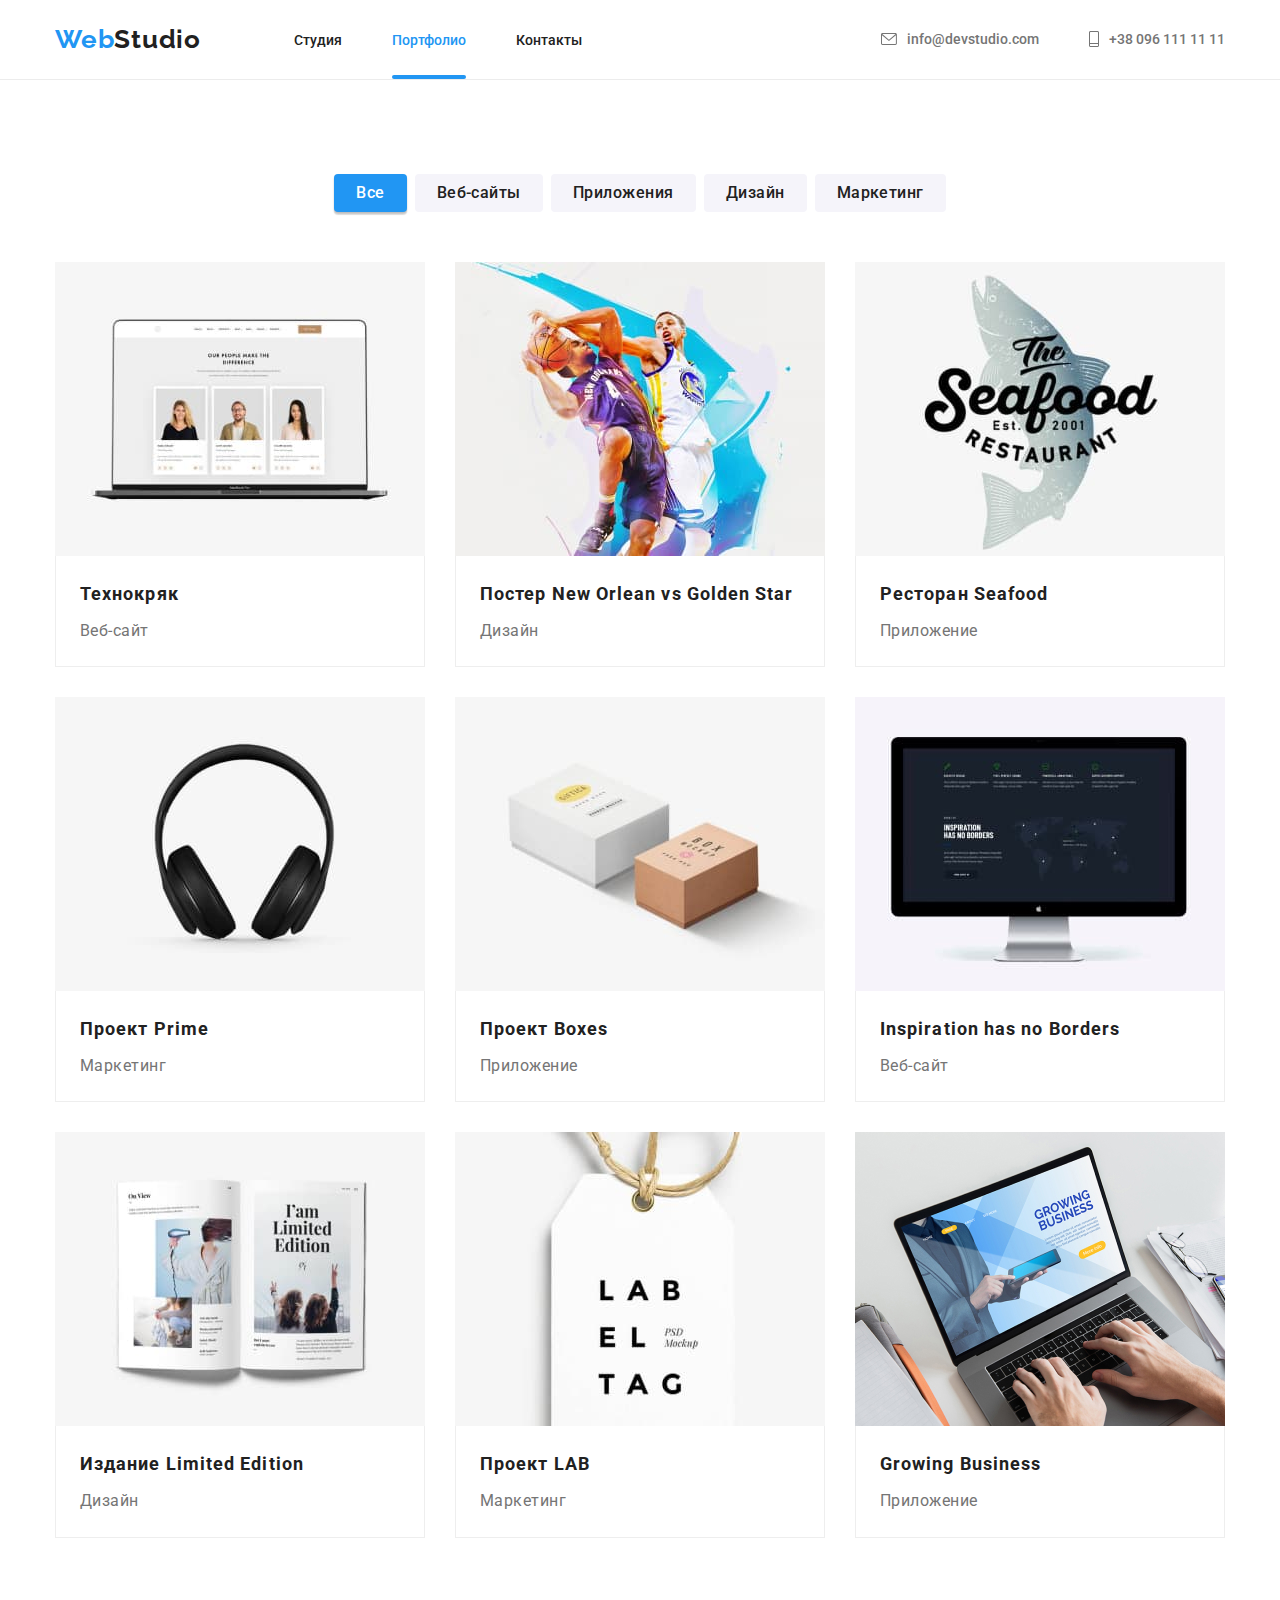
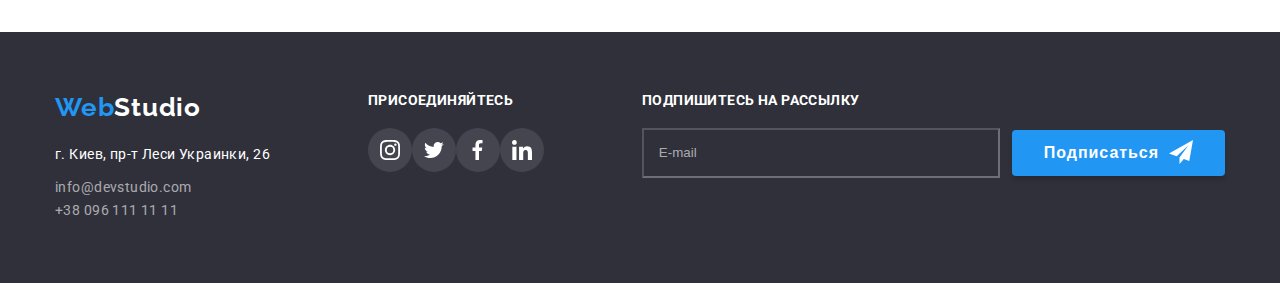
==== portfolio.html @ 30136072 "Начинает переименование стилей по БЭМу" ====
<!DOCTYPE html>
<html lang="ru">
<head>
    <meta charset="UTF-8">
    <meta http-equiv="X-UA-Compatible" content="IE=edge">
    <meta name="viewport" content="width=device-width, initial-scale=1.0">
    <title>Document</title>
    <link rel="preconnect" href="https://fonts.googleapis.com">
    <link rel="preconnect" href="https://fonts.googleapis.com">
    <link rel="preconnect" href="https://fonts.gstatic.com" crossorigin>
    <link href="https://fonts.googleapis.com/css2?family=Raleway:wght@700&family=Roboto:wght@400;500;700&display=swap" rel="stylesheet">
    <link rel="stylesheet" href="https://cdnjs.cloudflare.com/ajax/libs/modern-normalize/1.1.0/modern-normalize.min.css" integrity="sha512-wpPYUAdjBVSE4KJnH1VR1HeZfpl1ub8YT/NKx4PuQ5NmX2tKuGu6U/JRp5y+Y8XG2tV+wKQpNHVUX03MfMFn9Q==" crossorigin="anonymous" referrerpolicy="no-referrer" />
    <link rel="stylesheet" href="./css/reset.css">
    <link rel="stylesheet" href="./css/style.css">
</head>
<body>
    <header class="header">
        <div class="container header-container">
            <nav class="site-nav">
                <a href="./index.html" class="logo">Web<span>Studio</span> </a>
                    <ul class="site-nav__links">
                        <li class="site-nav__item"><a class="nav-links-link" href="./index.html" >Студия</a></li>
                        <li class="site-nav__item"><a class="nav-links-link current" href="./portfolio.html">Портфолио</a></li>
                        <li class="site-nav__item"><a class="nav-links-link" href="#">Контакты</a></li>
                    </ul>
            </nav>
            <ul class="contacts">
               <li class="contacts__item"><a class="contacts__link" href="mailto:info@devstudio.com">
                <svg class="icon--mail" width="16" height="12">
                    <use href="./images/sprite.svg#icon-envelopehover"></use>
                </svg>   
                    info@devstudio.com</a></li>
                <li class="contacts__item"><a class="contacts__link" href="tel:+380961111111">
                    <svg class="icon--tel" width="10" height="16">
                        <use href="./images/sprite.svg#icon-vector"></use>
                    </svg>
                    +38 096 111 11 11</a></li>
            </ul>
        </div>
    </header>
    <main>
        <section class="section">
            <div class="container">
            <h1 hidden>Наши проекты</h1>
                <ul class="button-list">
                    <li class="button-item">
                        <button type="button" class="button all">Все</button>
                    </li>
                    <li class="button-item">
                        <button type="button" class="button">Веб-сайты</button>
                    </li>
                    <li class="button-item">
                        <button type="button" class="button">Приложения</button>
                    </li>
                    <li class="button-item">
                        <button type="button" class="button">Дизайн</button>
                    </li>
                    <li class="button-item">
                        <button type="button" class="button">Маркетинг</button>
                    </li>
                </ul>
                <ul class="cards-container">
                    <li class="cards-block">
                        <div class="cards-block-wrapper">
                            <img src="./images/portfolio-img.jpg" alt="вид сайта на ноуте" width="370" height="294">
                            <p class="overlay">Ресурс предлагает комплексные предложения с разным уровнем функционала и сервисов. Все это позволит посетителю получить исчерпывающие сведения о компании или частном лице.</p>
                        </div>
                        <div class="cards-text">
                            <h2 class="cards">Технокряк</h2>
                            <p class="cards-type">Веб-сайт</p>
                        </div>
                    </li>
                    <li class="cards-block">
                        <div class="cards-block-wrapper">
                            <img src="./images/portfolio-img1.jpg" alt="баскетбол" width="370" height="294">
                            <p class="overlay">Ресурс предлагает комплексные предложения с разным уровнем функционала и сервисов. Все это позволит посетителю получить исчерпывающие сведения о компании или частном лице.</p>
                        </div>
                        <div class="cards-text">
                            <h2 class="cards">Постер New Orlean vs Golden Star</h2> 
                            <p class="cards-type">Дизайн</p>
                        </div>
                    </li>
                    <li class="cards-block">
                        <div class="cards-block-wrapper">
                            <img src="./images/portfolio-img2.jpg" alt="логотип" width="370" height="294">
                            <p class="overlay">Ресурс предлагает комплексные предложения с разным уровнем функционала и сервисов. Все это позволит посетителю получить исчерпывающие сведения о компании или частном лице.</p>
                        </div>
                        <div class="cards-text">
                            <h2 class="cards">Ресторан Seafood</h2> 
                            <p class="cards-type">Приложение</p>
                        </div>
                    </li>
                    <li class="cards-block">
                        <div class="cards-block-wrapper">
                            <img src="./images/portfolio-img3.jpg" alt="наушники" width="370" height="294">
                            <p class="overlay">Ресурс предлагает комплексные предложения с разным уровнем функционала и сервисов. Все это позволит посетителю получить исчерпывающие сведения о компании или частном лице.</p>
                        </div>
                        <div class="cards-text">
                            <h2 class="cards">Проект Prime</h2> 
                            <p class="cards-type">Маркетинг</p>
                        </div>
                    </li>
                    <li class="cards-block">
                        <div class="cards-block-wrapper">
                            <img src="./images/portfolio-img4.jpg" alt="коробки" width="370" height="294">
                            <p class="overlay">Ресурс предлагает комплексные предложения с разным уровнем функционала и сервисов. Все это позволит посетителю получить исчерпывающие сведения о компании или частном лице.</p>
                        </div>
                        <div class="cards-text">
                            <h2 class="cards">Проект Boxes</h2> 
                            <p class="cards-type">Приложение</p>
                        </div>
                    </li>
                    <li class="cards-block">
                        <div class="cards-block-wrapper">
                            <img src="./images/portfolio-img5.jpg" alt="монитор" width="370" height="294">
                            <p class="overlay">Ресурс предлагает комплексные предложения с разным уровнем функционала и сервисов. Все это позволит посетителю получить исчерпывающие сведения о компании или частном лице.</p>
                        </div>
                        <div class="cards-text">
                            <h2 class="cards">Inspiration has no Borders</h2>
                            <p class="cards-type">Веб-сайт</p>
                        </div>
                    </li>
                    <li class="cards-block">
                        <div class="cards-block-wrapper">
                            <img src="./images/portfolio-img6.jpg" alt="книга" width="370" height="294">
                            <p class="overlay">Ресурс предлагает комплексные предложения с разным уровнем функционала и сервисов. Все это позволит посетителю получить исчерпывающие сведения о компании или частном лице.</p>
                        </div>
                        <div class="cards-text">
                            <h2 class="cards">Издание Limited Edition</h2> 
                            <p class="cards-type">Дизайн</p>
                        </div>
                    </li>
                    <li class="cards-block">
                        <div class="cards-block-wrapper">
                            <img src="./images/portfolio-img7.jpg" alt="буквы" width="370" height="294">
                            <p class="overlay">Ресурс предлагает комплексные предложения с разным уровнем функционала и сервисов. Все это позволит посетителю получить исчерпывающие сведения о компании или частном лице.</p>
                        </div>
                        <div class="cards-text">
                            <h2 class="cards">Проект LAB</h2> 
                            <p class="cards-type">Маркетинг</p>
                        </div>
                    </li>
                    <li class="cards-block">
                        <div class="cards-block-wrapper">
                            <img src="./images/portfolio-img8.jpg" alt="работа за ноутом" width="370" height="294">
                            <p class="overlay">Ресурс предлагает комплексные предложения с разным уровнем функционала и сервисов. Все это позволит посетителю получить исчерпывающие сведения о компании или частном лице.</p>
                        </div>
                        <div class="cards-text">
                            <h2 class="cards">Growing Business</h2>
                            <p class="cards-type">Приложение</p>
                        </div>
                    </li>
                </ul>
            </div>
        </section>
    </main>
    <footer class="footer">
        <section class="container footer-section">
            <h2 hidden>контакты</h2>
            <div class="footer-container">
                <div class="logo-footer-block">
                    <a href="./index.html" class="logo-footer">Web<span class="logo-studio-footer">Studio</span> </a>
                </div>
            <address>    
                <ul>
                    <li class="footer-list address">г. Киев, пр-т Леси Украинки, 26</li>
                    <li class="footer-list"><a class="contacts-footer" href="mailto:info@devstudio.com">info@devstudio.com</a></li>
                    <li class="footer-list"><a class="contacts-footer" href="tel:+380961111111">+38 096 111 11 11</a></li>
                </ul>
            </address>
            </div>
            <div class="footer-container-social-netwok">
                <p class="footer-social-list-text">присоединяйтесь</p>
                <ul class="social-list">
                    <li class="social-list-item">
                        <a class="footer-social-list-link" href="">
                            <svg class="footer-social-link" width="20" height="20">
                                <use href="./images/sprite.svg#icon-instagram2"></use>
                            </svg>
                        </a>
                    </li>
                    <li class="social-list-item">
                        <a class="footer-social-list-link" href="">
                            <svg class="footer-social-link" width="20" height="20">
                                <use href="./images/sprite.svg#icon-vector5"></use>
                            </svg>
                        </a>
                    </li>
                    <li class="social-list-item">
                        <a class="footer-social-list-link" href="">
                            <svg class="footer-social-link" width="20" height="20">
                                <use href="./images/sprite.svg#icon-vector6"></use>
                            </svg>
                        </a>
                    </li>
                    <li class="social-list-item">
                        <a class="footer-social-list-link" href="">
                            <svg class="footer-social-link" width="20" height="20">
                                <use href="./images/sprite.svg#icon-linkedin1"></use>
                            </svg>
                        </a>
                    </li>
                </ul>
            </div>
            <div class="subscription">
                <form class="subscription-form">
                    <p class="footer-social-list-text">Подпишитесь на рассылку<p>
                    <div class="subscription-form-block">
                        <input name="email" id="email" type="email" class="subscription-form-input" placeholder="E-mail">
                        <label for="email" class="subscription-form-label" hidden>E-mail</label>
                        <button type="submit" class="subscription-btn"><span>Подписаться</span> 
                            <svg class="subscription-btn-icon">
                                <use href="./images/sprite.svg#icon-icon-send"></use>
                            </svg>
                        </button>
                    </div>
                </form>
            </div>
        </section>      
    </footer>

</body>
</html>
---- css/style.css ----
/* variables */
:root {
    --primary-font-family: 'Roboto', sans-serif;
    --secondary-font-family: 'Raleway', sans-serif;
    --primary-color: #212121;
    --secondary-color: #757575;
    --white-color: #fff;
    --accent-color: #2196f3;
    --background-secondary-color: #2F303A;
    --icons-color: #AFB1B8;
}
/* basic settings */
body  {
    font-size: 14px;
    font-weight: 400;
    font-style: normal;
    font-family:var(--primary-font-family);
    color: var(--primary-color);
    background-color: var(--white-color);
}
img {
    display: block;
    max-width: 100%;
    height: auto;
}
.section {
    padding: 94px 0;
}
h1, h2, h3, h4, h5, h6 {
    font-family: var(--primary-font-family)
}
/* header */
.header {
    background-color: var(--white-color);
    border-bottom: 1px solid #ECECEC;
}

.container {
    width: 1200px;
    margin: 0 auto;
    padding: 0 15px;
}
.site-nav,
.contacts,
.site-nav__links,
.header-container {
    display: flex;
}
.site-nav .nav-links-link.current {
color: var(--accent-color);
}
.nav-links-link.current::after {
    content: '';
    display: block;
    width: 100%;
    height: 4px;
    border-radius: 2px;
    background-color: var(--accent-color);
    position: absolute;
    left: 0;
    bottom: 0;
}
.header-container {
    justify-content: space-between;
}
.logo {
font-family:var(--secondary-font-family);
font-weight: bold;
font-size: 26px;
line-height: calc(31 / 26);
letter-spacing: 0.03em;
color: var(--accent-color);
margin-right: 93px;
padding: 24px 0;
}
.logo span {
    color: var(--primary-color);
}
.site-nav__item:not(:last-child) {
    margin-right: 50px;
}
.contacts__item:not(:last-child) {
    margin-right: 50px;
}
.nav-links-link,
.contacts__link {
    padding: 31px 0;
    display: flex;
    align-items: center;
    justify-content: baseline;
    align-self:baseline;
    color: var(--primary-color);
    font-weight: 500;
    position: relative;
    transition: color 250ms cubic-bezier(0.4, 0, 0.2, 1), fill 250ms cubic-bezier(0.4, 0, 0.2, 1);
}
.contacts__link {
    color: var(--secondary-color);
    fill: var(--secondary-color);
}

.site-nav {
    align-items: center;
}
.icon--mail,
.icon--tel {
    margin-right: 10px;
}

.nav-links-link:hover,
.contacts-link:hover,
.nav-links-link:focus,
.contacts-link:focus {
    color: var(--accent-color);
    fill: var(--accent-color);
}
h1 {
    font-weight: 900;
    font-size: 44px;
    line-height: 1,44;
    text-align: center;
    letter-spacing: 0.06em;
    text-transform: uppercase;
    color: var(--white-color);
    margin-bottom: 40px;
}
.hero__h1 {
    width: 696px;
    display: flex;
    justify-content: center;
}
.about-us__label {
    font-weight: 700;
    font-size: 14px;
    line-height: 1.14;
    letter-spacing: 0.03em;
    text-transform: uppercase;
    margin-bottom: 10px;
    width: 270px;
}
.about-us__text {
    font-family: Roboto;
    font-weight: 400;
    font-size: 14px;
    line-height: 1.7;
    letter-spacing: 0.03em;
    color: var(--secondary-color);
    width: 270px;
}
.hero {
    background-color: var(--background-secondary-color);
    display: flex;
    flex-direction: column;
    justify-content: center;
    align-items: center;
    padding: 200px 0;
    background-image: linear-gradient(
            rgba(47, 48, 58, 0.4),
            rgba(47, 48, 58, 0.4) 
        ), 
        url("../images/imghero.jpg");
    background-size:cover;
    margin: 0 auto;
    max-width: 1600px;
}
.about-us {
    display: flex;
}
.about-us-list-indent {
padding-bottom: 0;
}
.about-us__card:not(:last-child) {
    margin-right: 30px;
}
.about-us__block {
    display: block;
    content: "";
    height: 120px;
    background-size: contain;
    background-repeat: no-repeat;
    background-position: center;
    background-color: #F5F4FA;
    display: flex;
    align-items: center;
    justify-content: center;
    margin-bottom: 30px;
}
.team {
    background-color: #F5F4FA;
}
.visible-title {
    font-weight: 700;
    font-size: 36px;
    line-height: 1.67;
    text-align: center;
    letter-spacing: 0.03em;
    margin-bottom: 50px;
}
.team__list {
    display: flex;
    padding-top: 0;
}

.team__card:not(:last-child) {
    margin-right: 30px;
}
.team__card {
    box-shadow: 0px 1px 3px rgba(0, 0, 0, 0.12), 0px 1px 1px rgba(0, 0, 0, 0.14), 0px 2px 1px rgba(0, 0, 0, 0.2);
    border-radius: 0px 0px 4px 4px;
    background-color: var(--white-color);
    box-shadow: 0px 1px 3px rgba(0, 0, 0, 0.12), 0px 1px 1px rgba(0, 0, 0, 0.14), 0px 2px 1px rgba(0, 0, 0, 0.2);
}
.team__block {
    padding-top: 30px;
    padding-bottom: 30px;
    padding-left: 32px;
    padding-right: 30px;
}

.team__name {
    font-weight: 500;
    font-size: 16px;
    line-height: 1.19;
    text-align: center;
    letter-spacing: 0.03em;
    margin-bottom: 10px;
}
.team__text {
    font-weight: 400;
    font-size: 16px;
    line-height: 1.19;
    text-align: center;
    letter-spacing: 0.03em;
    color: var(--secondary-color);
    margin-bottom: 16px;
}
.section-images {
    padding-top: 0;
}
.images {
    display: flex;
}
.images__card {
    position: relative;
}
.images__card:not(:last-child) {
    margin-right: 30px;
}

.images__label {
    position: absolute;
    font-style: var(--primary-font-family);
    font-weight: 700;
    font-size: 14px;
    line-height: 100%;
    letter-spacing: 3%;
    text-align: center;
    vertical-align: top;
    padding: 27px 0px;
    color: #ffffff;
    background-color: rgba(47, 48, 58, 0.8);
    height: 70px;
    width: 100%;
    bottom: 0;
    left: 0;
    text-transform: uppercase;
}




.social-list__link {
    display: flex;
    align-items: center;
    justify-content: center;
    width: 44px;
    height: 44px;
    border-radius: 50%;
    fill: var(--icons-color);
    transition: fill 250ms cubic-bezier(0.4, 0, 0.2, 1), background-color 250ms cubic-bezier(0.4, 0, 0.2, 1);
}
.social-list__link:hover,
.social-list__link:focus {
    fill: var(--white-color);
}
.social-list__link:hover,
.social-list__link:focus {
    background-color: var(--accent-color);
}
.social-list {
    display: flex;
}
.social-list__item:not(:last-child) {
    margin-right: 10px;
}
/*sectoin clients*/
.clients {
    display: flex;
}
.clients-link {
    display: flex;
    align-items: center;
    justify-content: center;
    width: 170px;
    height: 92px;
    fill: #AFB1B8;
    border: 1px solid #AFB1B8;
    box-sizing: border-box;
    border-radius: 4px;
    transition: fill 250ms cubic-bezier(0.4, 0, 0.2, 1);
}
.clients-link-item:not(:last-child) {
    margin-right: 30px;
}
.clients-link:hover,
.clients-link:focus {
    fill: var(--accent-color);
    border: 1px solid #2196F3;
    box-sizing: border-box;
    border-radius: 4px;
}
.footer {
    background-color: var(--background-secondary-color);
    padding: 60px 0;
    margin: 0 auto;
    max-width: 1600px;
}
.footer-section {
    display: flex;
    justify-content: space-between;
}
.footer-container {
    display: flex;
    flex-direction: column;
    align-items: baseline;
    margin-right: 70px;
}
.footer-container-social-network {
    display: flex;
    flex-direction: column;
}
.footer-social-list-link {
    display: flex;
    align-items: center;
    justify-content: center;
    width: 44px;
    height: 44px;
    border-radius: 50%;
    fill: var(--white-color);
    background-color: rgba(255, 255, 255, 0.1);
    transition: background-color 250ms cubic-bezier(0.4, 0, 0.2, 1);
}
.footer-social-list-link:hover,
.footer-social-list-link:focus {
    background-color: var(--accent-color);
}
.footer-social-list-text {
    font-family: 'Roboto';
    font-style: normal;
    font-weight: 700;
    font-size: 14px;
    line-height: 16px;
    letter-spacing: 0.03em;
    text-transform: uppercase;
    color: var(--white-color);
    margin-bottom: 20px; 
}
.logo-footer-block {
    margin-bottom: 20px;
}
.logo-footer {
    font-family: var(--secondary-font-family);
    font-weight: 700;
    font-size: 26px;
    line-height: 1.19;
    letter-spacing: 0.03em;
    color: var(--accent-color);
    font-style: normal;
}
.logo-studio-footer {
    color: var(--white-color);
}
.address {
    font-weight: 400;
    font-style: normal;
    font-size: 14px;
    line-height: 1.7;
    letter-spacing: 0.03em;
    color: var(--white-color);
    margin-bottom: 9px;
}
.contacts-footer {
    font-weight: 400;
    font-size: 14px;
    line-height: 1.7;
    letter-spacing: 0.03em;
    color: rgba(255, 255, 255, 0.6);
    font-style: normal;
}
.footer-list-:not(:last-child) {
    margin-bottom: 9px;
}
/* button */
.button {
    font-family: var(--primary-font-family);
    font-weight: 500;
    font-size: 16px;
    line-height: 1.6;
    text-align: center;
    letter-spacing: 0.03em;
    color: var(--primary-color);
    background-color: #F5F4FA;
    padding: 6px 22px;
    border-radius: 4px;
    transition: color 250ms cubic-bezier(0.4, 0, 0.2, 1), background-color 250ms cubic-bezier(0.4, 0, 0.2, 1), box-shadow 250ms cubic-bezier(0.4, 0, 0.2, 1);
}

.button:hover,
.button:focus {
    color: var(--white-color);
    background-color: var(--accent-color);
    box-shadow: 0px 3px 1px rgba(0, 0, 0, 0.1), 0px 1px 2px rgba(0, 0, 0, 0.08), 0px 2px 2px rgba(0, 0, 0, 0.12);
}
.all {
    color: var(--white-color);
    background-color: var(--accent-color);
    box-shadow: 0px 3px 1px rgba(0, 0, 0, 0.1), 0px 1px 2px rgba(0, 0, 0, 0.08), 0px 2px 2px rgba(0, 0, 0, 0.12);
}
.button-item:not(:last-child) {
    margin-right: 8px;
}
.button-list {
    display: flex;
    margin-bottom: 50px;
    justify-content: center;
}
.primary {
    box-shadow: 0px 4px 4px rgba(0, 0, 0, 0.15);
    border-radius: 4px;
    padding: 10px 32px;
    font-weight: 700;
    font-size: 16px;
    color: var(--white-color);
    background-color: var(--accent-color);
    line-height: 160%;
    letter-spacing: calc(1em / 16.7);
    transition: background-color 250ms cubic-bezier(0.4, 0, 0.2, 1);
}
.primary:hover,
.primary:focus {
    background-color: #188CE8;
}
.button__wrapper {
    display: flex;
    justify-content: center;
}
.cards {
    font-weight: 700;
    font-size: 18px;
    line-height: 2;
    letter-spacing: 0.06em;
    color: var(--primary-color);
    padding-bottom: 4px;
}
.cards-type {
    font-weight: 400;
    font-size: 16px;
    line-height: 1.9;
    letter-spacing: 0.03em;
    color: var(--secondary-color)
}
.cards-text {
    padding: 20px 24px;
    border: 1px solid #EEEEEE;
    border-top: none;
}
.cards-block {
    margin-top: 30px;
    margin-left: 30px;
    transition: box-shadow 250ms cubic-bezier(0.4, 0, 0.2, 1);
}
.cards-block:hover {
    box-shadow: 0px 1px 1px rgba(0, 0, 0, 0.12), 0px 4px 4px rgba(0, 0, 0, 0.06), 1px 4px 6px rgba(0, 0, 0, 0.16);
}
.cards-block:hover .overlay {
    transform: translateY(0%);
}
.cards-block:nth-child(3n+1) {
    margin-left: 0;
}
.cards-block:nth-child(-n+3) {
    margin-top: 0;
}
.cards-block-wrapper {
    display: block;
    position: relative;
    overflow: hidden;
}
.overlay {
    position: absolute;
    font-weight: 400;
    font-size: 18px;
    line-height: 133%;
    letter-spacing: 3%;
    text-align: left;
    vertical-align: top;
    color: #ffffff;
    background-color: rgba(33, 150, 243, 0.9);
    padding: 63px 24px;
    top: 0;
    left: 0;
    height: 100%;
    width: 100%;
    overflow: auto;
    transform: translateY(100%);
    transition: transform 250ms cubic-bezier(0.4, 0, 0.2, 1);
}

.cards-container {
    display: flex;
    flex-direction: row;
    align-items: flex-start;
    flex-wrap: wrap;
}

.backdrop {
    position: fixed;
    top: 0;
    left: 0;
    width: 100vw;
    height: 100vh;
    background-color: rgba(0, 0, 0, 0.2);
    transition: opacity 250ms cubic-bezier(0.4, 0, 0.2, 1), visibility 250ms cubic-bezier(0.4, 0, 0.2, 1);
    opacity: 1;
}

.modal {
    width: 520px;
    height: 580px;
    background-color: rgb(255, 255, 255);
    position: absolute;
    top: 50%;
    left: 50%;
    transform: translate(-50%, -50%);
    border-radius: 4px;
    padding: 40px;
}

.modal-close-btn {
    position: absolute;
    top: 8px;
    right: 8px;
    display: flex;
    justify-content: center;
    align-items: center;
    width: 30px;
    height: 30px;
    border-radius: 50%;
    border: 1px solid rgba(0, 0, 0, 0.1);
    background-color: transparent;
    padding: 0;
    cursor: pointer;
    fill: #000000;
    transition: fill 250ms cubic-bezier(0.4, 0, 0.2, 1);
}

.modal-close-btn:hover,
.modal-close-btn:focus {
    fill: var(--accent-color);
}

.backdrop.is-hidden {
    opacity: 0;
    visibility: hidden;
    pointer-events: none;
}

.modal-title {
    font-size: 20px;
}

.contact-form-field {
    display: block;
    margin-bottom: 20px;
    color: #757575;
    font-size: 12px;
}

.contact-form-input {
    width: 100%;
    height: 40px;
    border: 1px solid rgba(33, 33, 33, 0.2);
    border-radius: 4px;
    padding-left: 42px;
    transition: border-color 250ms cubic-bezier(0.4, 0, 0.2, 1)
}

.contact-form-input:focus {
    outline: none;
    border-color: var(--accent-color);
}

.contact-form-input:focus + .contact-form-icon {
    fill: var(--accent-color);
}

.contact-form-icon {
    display: block;
    width: 18px;
    height: 18px;
    position: absolute;
    top: 50%;
    left: 12px;
    transform: translateY(-50%);
    transition: fill 250ms cubic-bezier(0.4, 0, 0.2, 1);
}

.contact-form-input-wrapper {
    margin-top: 4px;
    position: relative;
    display: block;
}

.contact-form-message {
    width: 100%;
    height: 120px;
    margin-top: 4px;
    padding: 12px 16px;
    resize: none;
    border: 1px solid rgba(33, 33, 33, 0.2);
    border-radius: 4px;
    transition: border-color 250ms cubic-bezier(0.4, 0, 0.2, 1);    
}

.contact-form-checkbox-wrapper {
    margin-bottom: 30px;
    display: flex;
    align-items: center;
    justify-content: center;
}

.contact-form-message:focus {
    outline: none;
    border-color: var(--accent-color);
}

.contact-form-message::placeholder {
    color: rgba(117, 117, 117, 0.5); 
}

.contact-form-checkbox-label {
    font-size: 14px;
    display: flex;
    align-items: center;
}

.contact-form-checkbox-label::before {
    background-image: url('../images/checkbox.svg');
    display: inline-block;
    width: 16px;
    height: 15px;
    content: '';
    cursor: pointer;
    margin-right: 8px;
}

.contact-form-checkbox:checked + .contact-form-checkbox-label::before {
    background-image: url('../images/icon\ check\ \(1\).svg') ;
}

.visually-hidden {
    position: absolute;
    width: 1px;
    height: 1px;
    margin: -1px;
    border: 0;
    padding: 0;
    
    white-space: nowrap;
    clip-path: inset(100%);
    clip: rect(0 0 0 0);
    overflow: hidden;
  }

  .contact-form-checkbox:focus + .contact-form-checkbox-label::before {
      outline: 1px solid rgba(0, 0, 255, 0.5);
  }

  .contact-form-submit-btn {
    display: block;
    margin: 0 auto;  
    box-shadow: 0px 4px 4px rgba(0, 0, 0, 0.15);
    width: 200px;
    height: 50px;
    border-radius: 4px;
    padding: 10px 32px;
    font-family: var(--primary-font-family);
    font-weight: 700;
    font-size: 16px;
    color: var(--white-color);
    background-color: #188CE8;
    ;
    line-height: 160%;
    letter-spacing: calc(1em / 16.7);
  }

  .modal-text {
      display: block;
      font-size: 20px;
      line-height: 100%;
      margin-bottom: 12px;
      white-space: nowrap;
      font-weight: 700;
  }

  .contact-form-checkbox-link {
      color: var(--accent-color);
  }

  .subscription-btn {
    box-shadow: 0px 4px 4px rgba(0, 0, 0, 0.15);
    border-radius: 4px;
    padding: 10px 32px;
    font-weight: 700;
    font-size: 16px;
    color: var(--white-color);
    background-color: var(--accent-color);
    line-height: 160%;
    letter-spacing: calc(1em / 16.7);
    margin-left: 12px;
    display: flex;
  }

  .subscription-form-input {
        width: 358px;
        height: 50px;
        background-color: var(--background-secondary-color);
        border-color: rgba(255, 255, 255, 0.3);
        padding: 16px 15px;
        color: var(--white-color);
  }

  .subscription-form-input::placeholder {
      color: rgba(255, 255, 255, 0.6);
  }

  .subscription-form-input:focus {
    background-color: var(--background-secondary-color);
    color: var(--white-color);
  }

.subscription {
    margin-left: 70px;
}

.subscription-btn-icon {
    width: 24px;
    height: 24px;
    margin-left: 10px;
}

.subscription-form-block {
    display: flex;
    align-items: center;
}
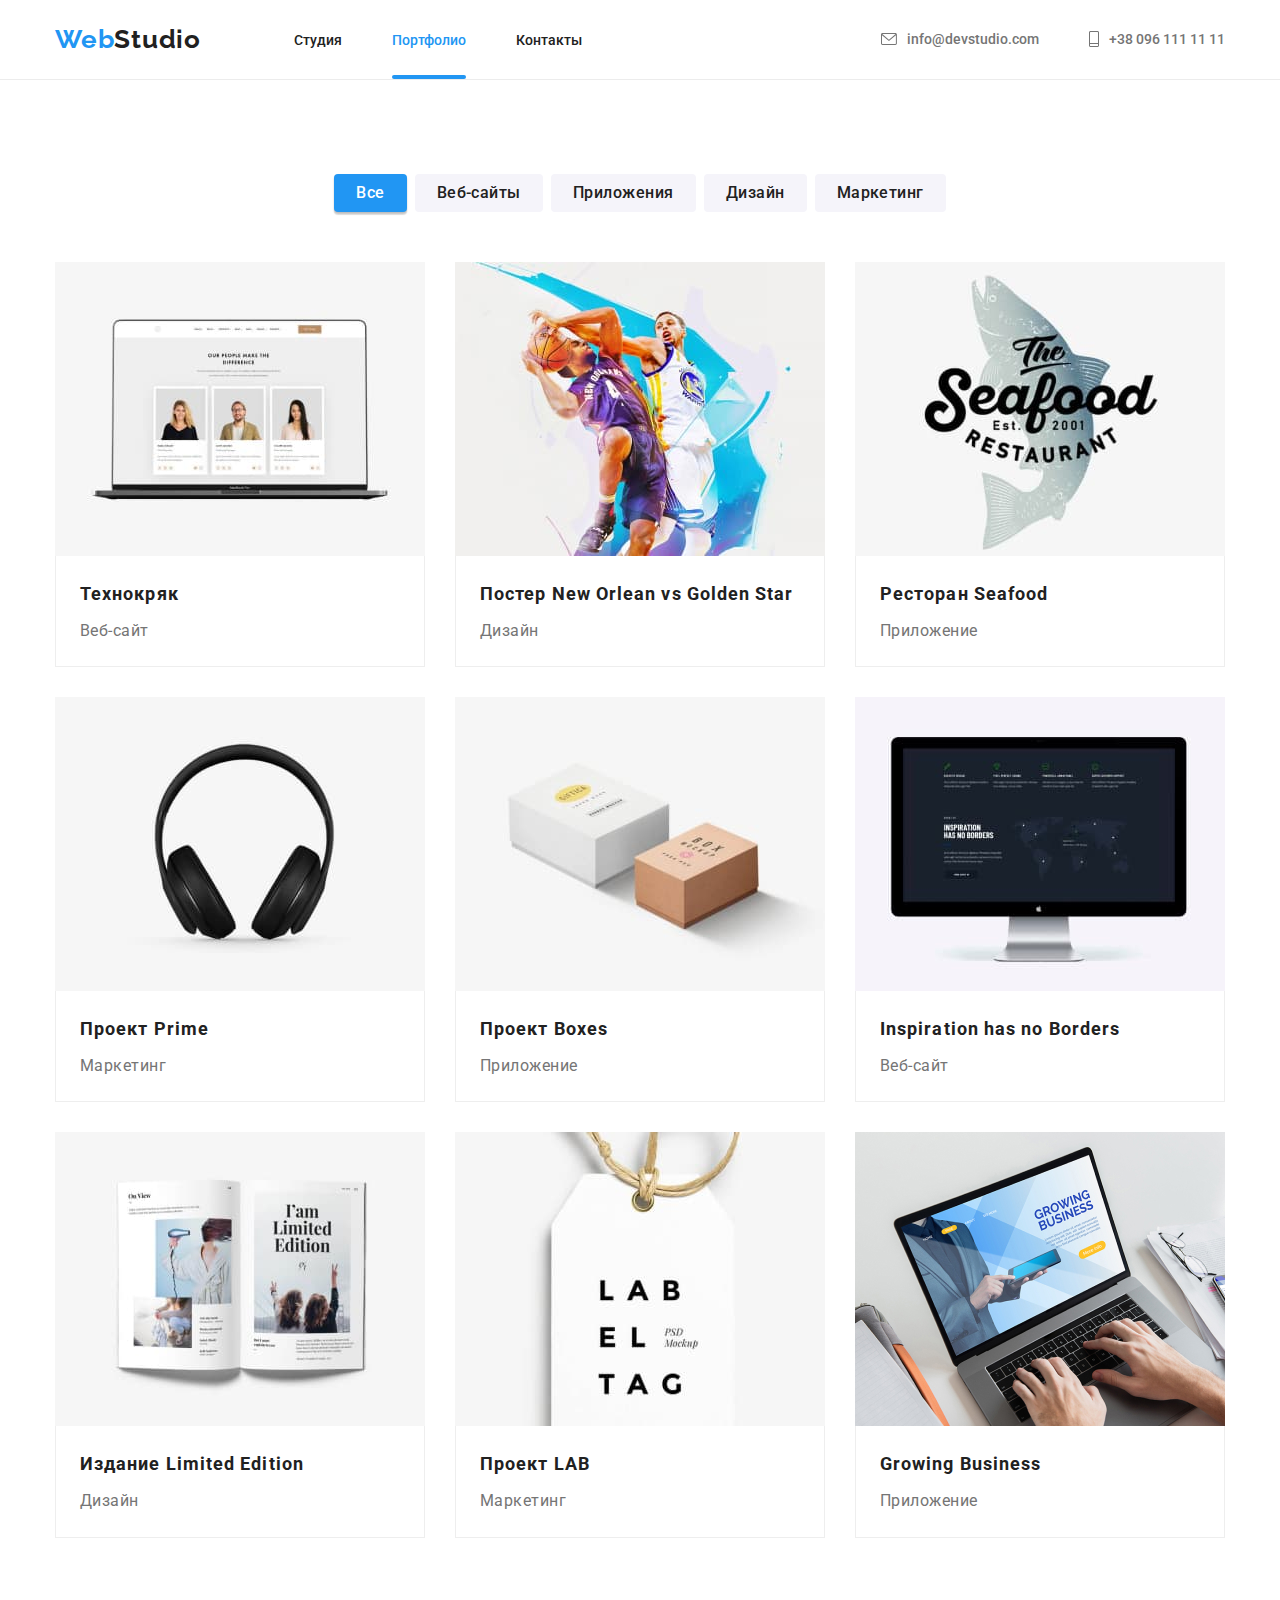
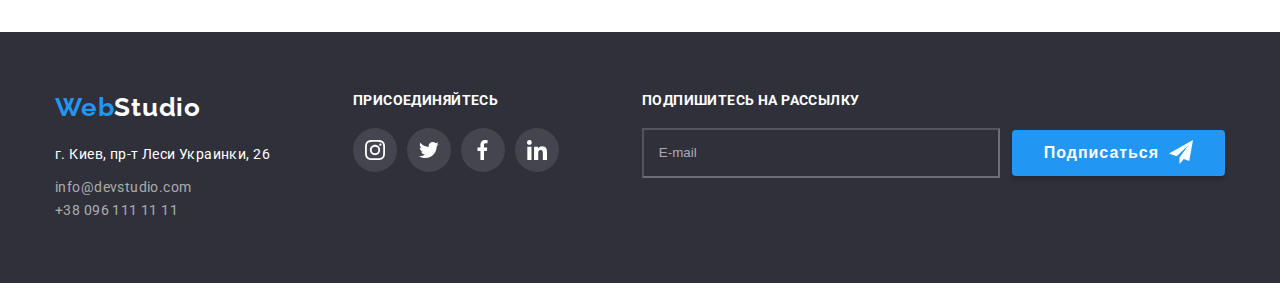
==== commit 0c47ce92: "Продолжает переименовывать классы по БЭМу" ====
--- a/portfolio.html
+++ b/portfolio.html
@@ -15,7 +15,7 @@
 </head>
 <body>
     <header class="header">
-        <div class="container header-container">
+        <div class="container header__container">
             <nav class="site-nav">
                 <a href="./index.html" class="logo">Web<span>Studio</span> </a>
                     <ul class="site-nav__links">
@@ -155,61 +155,61 @@
         </section>
     </main>
     <footer class="footer">
-        <section class="container footer-section">
+        <section class="container footer__section">
             <h2 hidden>контакты</h2>
-            <div class="footer-container">
-                <div class="logo-footer-block">
-                    <a href="./index.html" class="logo-footer">Web<span class="logo-studio-footer">Studio</span> </a>
+            <div class="footer__logo">
+                <div class="logo__block">
+                    <a href="./index.html" class="logo__footer">Web<span class="logo__footer--white">Studio</span> </a>
                 </div>
             <address>    
                 <ul>
-                    <li class="footer-list address">г. Киев, пр-т Леси Украинки, 26</li>
-                    <li class="footer-list"><a class="contacts-footer" href="mailto:info@devstudio.com">info@devstudio.com</a></li>
-                    <li class="footer-list"><a class="contacts-footer" href="tel:+380961111111">+38 096 111 11 11</a></li>
+                    <li class="footer__list footer__address">г. Киев, пр-т Леси Украинки, 26</li>
+                    <li class="footer__list"><a class="footer__contact" href="mailto:info@devstudio.com">info@devstudio.com</a></li>
+                    <li class="footer__list"><a class="footer__contact" href="tel:+380961111111">+38 096 111 11 11</a></li>
                 </ul>
             </address>
             </div>
-            <div class="footer-container-social-netwok">
-                <p class="footer-social-list-text">присоединяйтесь</p>
-                <ul class="social-list">
-                    <li class="social-list-item">
-                        <a class="footer-social-list-link" href="">
-                            <svg class="footer-social-link" width="20" height="20">
+            <div class="footer__social">
+                <p class="footer__text">присоединяйтесь</p>
+                <ul class="social__list">
+                    <li class="social__item">
+                        <a class="social__link" href="">
+                            <svg width="20" height="20">
                                 <use href="./images/sprite.svg#icon-instagram2"></use>
                             </svg>
                         </a>
                     </li>
-                    <li class="social-list-item">
-                        <a class="footer-social-list-link" href="">
-                            <svg class="footer-social-link" width="20" height="20">
+                    <li class="social__item">
+                        <a class="social__link" href="">
+                            <svg width="20" height="20">
                                 <use href="./images/sprite.svg#icon-vector5"></use>
                             </svg>
                         </a>
                     </li>
-                    <li class="social-list-item">
-                        <a class="footer-social-list-link" href="">
-                            <svg class="footer-social-link" width="20" height="20">
+                    <li class="social__item">
+                        <a class="social__link" href="">
+                            <svg width="20" height="20">
                                 <use href="./images/sprite.svg#icon-vector6"></use>
                             </svg>
                         </a>
                     </li>
-                    <li class="social-list-item">
-                        <a class="footer-social-list-link" href="">
-                            <svg class="footer-social-link" width="20" height="20">
+                    <li class="social__item">
+                        <a class="social__link" href="">
+                            <svg width="20" height="20">
                                 <use href="./images/sprite.svg#icon-linkedin1"></use>
                             </svg>
                         </a>
                     </li>
                 </ul>
             </div>
-            <div class="subscription">
-                <form class="subscription-form">
-                    <p class="footer-social-list-text">Подпишитесь на рассылку<p>
-                    <div class="subscription-form-block">
-                        <input name="email" id="email" type="email" class="subscription-form-input" placeholder="E-mail">
-                        <label for="email" class="subscription-form-label" hidden>E-mail</label>
-                        <button type="submit" class="subscription-btn"><span>Подписаться</span> 
-                            <svg class="subscription-btn-icon">
+            <div class="footer__subscription">
+                <form>
+                    <p class="footer__text">Подпишитесь на рассылку<p>
+                    <div class="subscription__block">
+                        <input name="email" id="email" type="email" class="subscription__input" placeholder="E-mail">
+                        <label for="email" hidden>E-mail</label>
+                        <button type="submit" class="subscription__btn"><span>Подписаться</span> 
+                            <svg class="subscription__icon">
                                 <use href="./images/sprite.svg#icon-icon-send"></use>
                             </svg>
                         </button>
--- a/css/style.css
+++ b/css/style.css
@@ -43,7 +43,7 @@
 .site-nav,
 .contacts,
 .site-nav__links,
-.header-container {
+.header__container {
     display: flex;
 }
 .site-nav .nav-links-link.current {
@@ -60,7 +60,7 @@
     left: 0;
     bottom: 0;
 }
-.header-container {
+.header__container {
     justify-content: space-between;
 }
 .logo {
@@ -297,7 +297,7 @@
 .clients {
     display: flex;
 }
-.clients-link {
+.clients__link {
     display: flex;
     align-items: center;
     justify-content: center;
@@ -309,37 +309,38 @@
     border-radius: 4px;
     transition: fill 250ms cubic-bezier(0.4, 0, 0.2, 1);
 }
-.clients-link-item:not(:last-child) {
-    margin-right: 30px;
-}
-.clients-link:hover,
-.clients-link:focus {
+.clients__link:hover,
+.clients__link:focus {
     fill: var(--accent-color);
     border: 1px solid #2196F3;
     box-sizing: border-box;
     border-radius: 4px;
 }
+.clients__item:not(:last-child) {
+    margin-right: 30px;
+}
+
 .footer {
     background-color: var(--background-secondary-color);
     padding: 60px 0;
     margin: 0 auto;
     max-width: 1600px;
 }
-.footer-section {
+.footer__section {
     display: flex;
     justify-content: space-between;
 }
-.footer-container {
+.footer__logo {
     display: flex;
     flex-direction: column;
     align-items: baseline;
     margin-right: 70px;
 }
-.footer-container-social-network {
+.footer__social {
     display: flex;
     flex-direction: column;
 }
-.footer-social-list-link {
+.social__link {
     display: flex;
     align-items: center;
     justify-content: center;
@@ -350,11 +351,17 @@
     background-color: rgba(255, 255, 255, 0.1);
     transition: background-color 250ms cubic-bezier(0.4, 0, 0.2, 1);
 }
-.footer-social-list-link:hover,
-.footer-social-list-link:focus {
+.social__link:hover,
+.social__link:focus {
     background-color: var(--accent-color);
 }
-.footer-social-list-text {
+.social__item:not(:last-child) {
+    margin-right: 10px;
+} 
+.social__list {
+    display: flex;
+}
+.footer__text {
     font-family: 'Roboto';
     font-style: normal;
     font-weight: 700;
@@ -365,10 +372,10 @@
     color: var(--white-color);
     margin-bottom: 20px; 
 }
-.logo-footer-block {
+.logo__block {
     margin-bottom: 20px;
 }
-.logo-footer {
+.logo__footer {
     font-family: var(--secondary-font-family);
     font-weight: 700;
     font-size: 26px;
@@ -377,10 +384,10 @@
     color: var(--accent-color);
     font-style: normal;
 }
-.logo-studio-footer {
-    color: var(--white-color);
-}
-.address {
+.logo__footer--white {
+    color: var(--white-color);
+}
+.footer__address {
     font-weight: 400;
     font-style: normal;
     font-size: 14px;
@@ -389,7 +396,7 @@
     color: var(--white-color);
     margin-bottom: 9px;
 }
-.contacts-footer {
+.footer__contact {
     font-weight: 400;
     font-size: 14px;
     line-height: 1.7;
@@ -397,7 +404,7 @@
     color: rgba(255, 255, 255, 0.6);
     font-style: normal;
 }
-.footer-list-:not(:last-child) {
+.footer__list-:not(:last-child) {
     margin-bottom: 9px;
 }
 /* button */
@@ -434,7 +441,7 @@
     margin-bottom: 50px;
     justify-content: center;
 }
-.primary {
+.button__primary {
     box-shadow: 0px 4px 4px rgba(0, 0, 0, 0.15);
     border-radius: 4px;
     padding: 10px 32px;
@@ -534,7 +541,7 @@
     opacity: 1;
 }
 
-.modal {
+.backdrop__modal {
     width: 520px;
     height: 580px;
     background-color: rgb(255, 255, 255);
@@ -704,7 +711,7 @@
     letter-spacing: calc(1em / 16.7);
   }
 
-  .modal-text {
+  .modal__text {
       display: block;
       font-size: 20px;
       line-height: 100%;
@@ -717,7 +724,7 @@
       color: var(--accent-color);
   }
 
-  .subscription-btn {
+  .subscription__btn {
     box-shadow: 0px 4px 4px rgba(0, 0, 0, 0.15);
     border-radius: 4px;
     padding: 10px 32px;
@@ -731,7 +738,7 @@
     display: flex;
   }
 
-  .subscription-form-input {
+  .subscription__input {
         width: 358px;
         height: 50px;
         background-color: var(--background-secondary-color);
@@ -740,26 +747,26 @@
         color: var(--white-color);
   }
 
-  .subscription-form-input::placeholder {
+  .subscription__input::placeholder {
       color: rgba(255, 255, 255, 0.6);
   }
 
-  .subscription-form-input:focus {
+  .subscription__input:focus {
     background-color: var(--background-secondary-color);
     color: var(--white-color);
   }
 
-.subscription {
+.footer__subscription {
     margin-left: 70px;
 }
 
-.subscription-btn-icon {
+.subscription__icon {
     width: 24px;
     height: 24px;
     margin-left: 10px;
 }
 
-.subscription-form-block {
-    display: flex;
-    align-items: center;
-}
+.subscription__block {
+    display: flex;
+    align-items: center;
+}
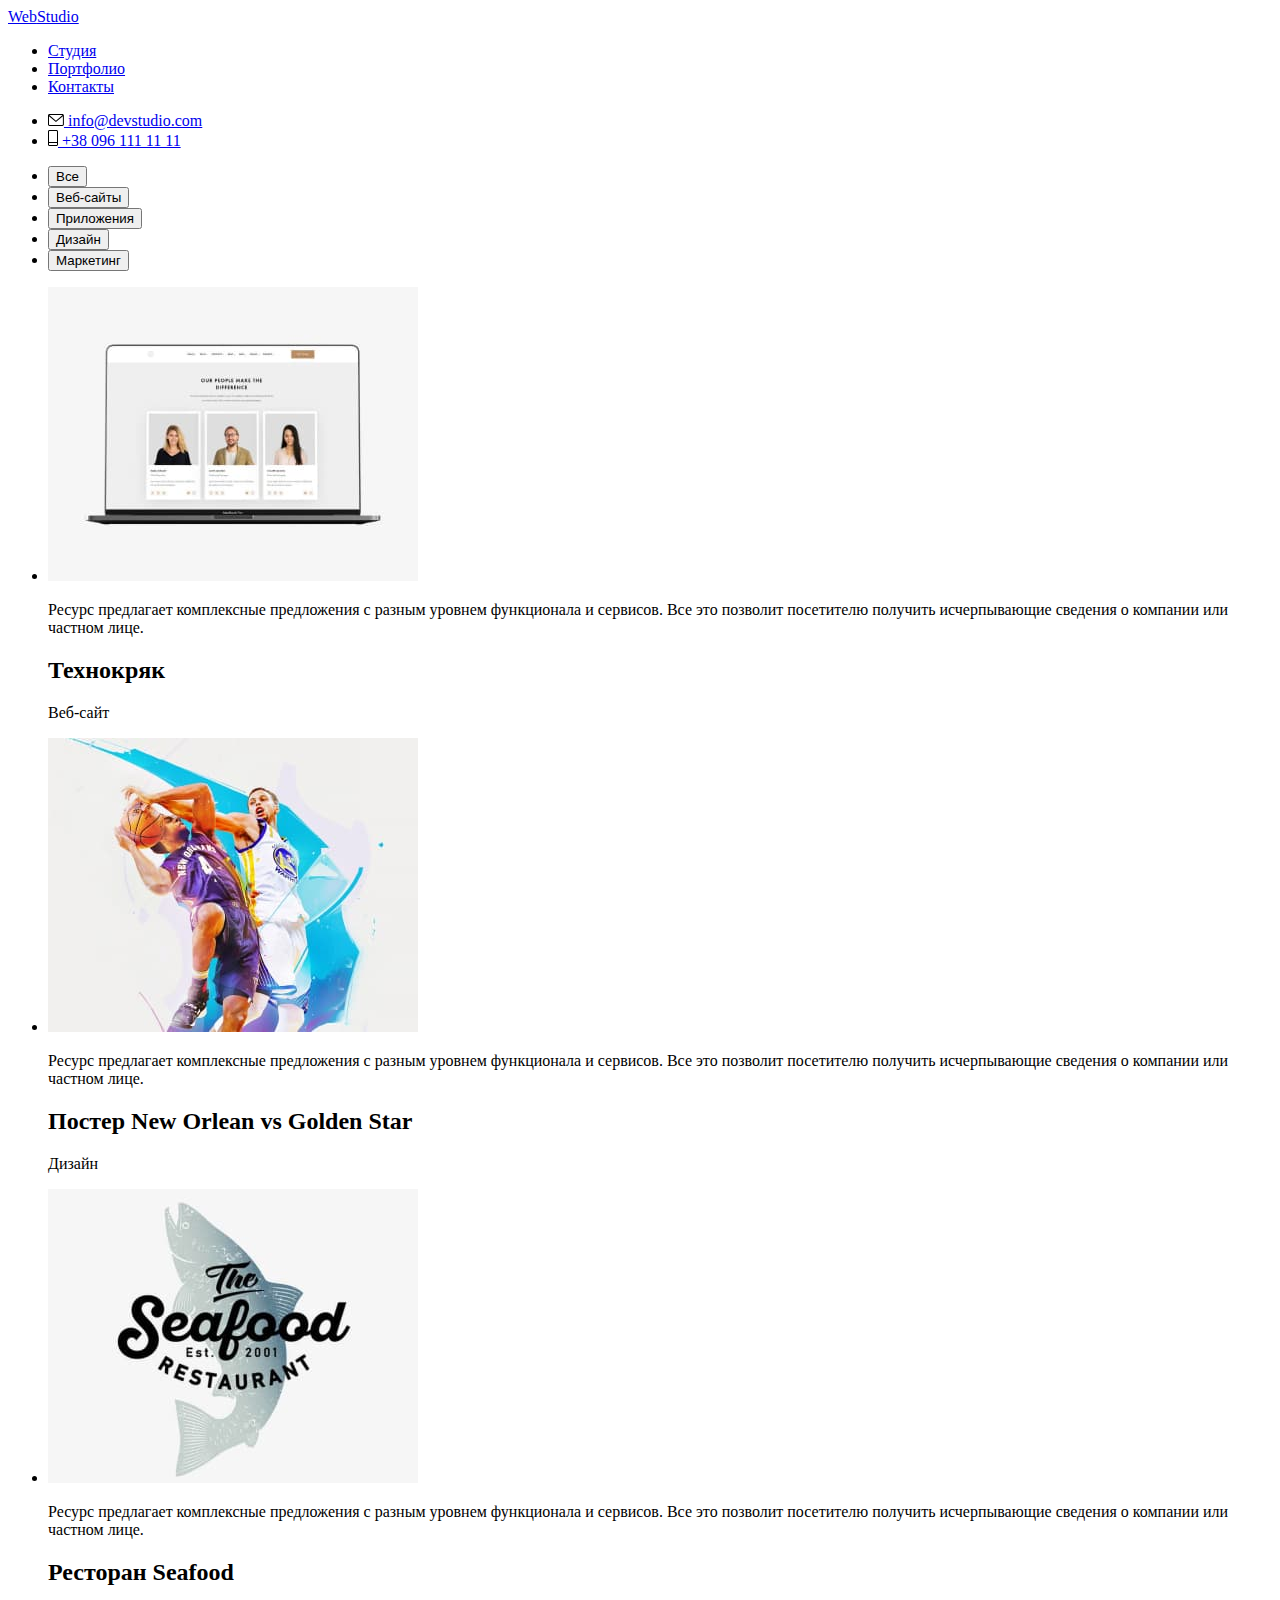
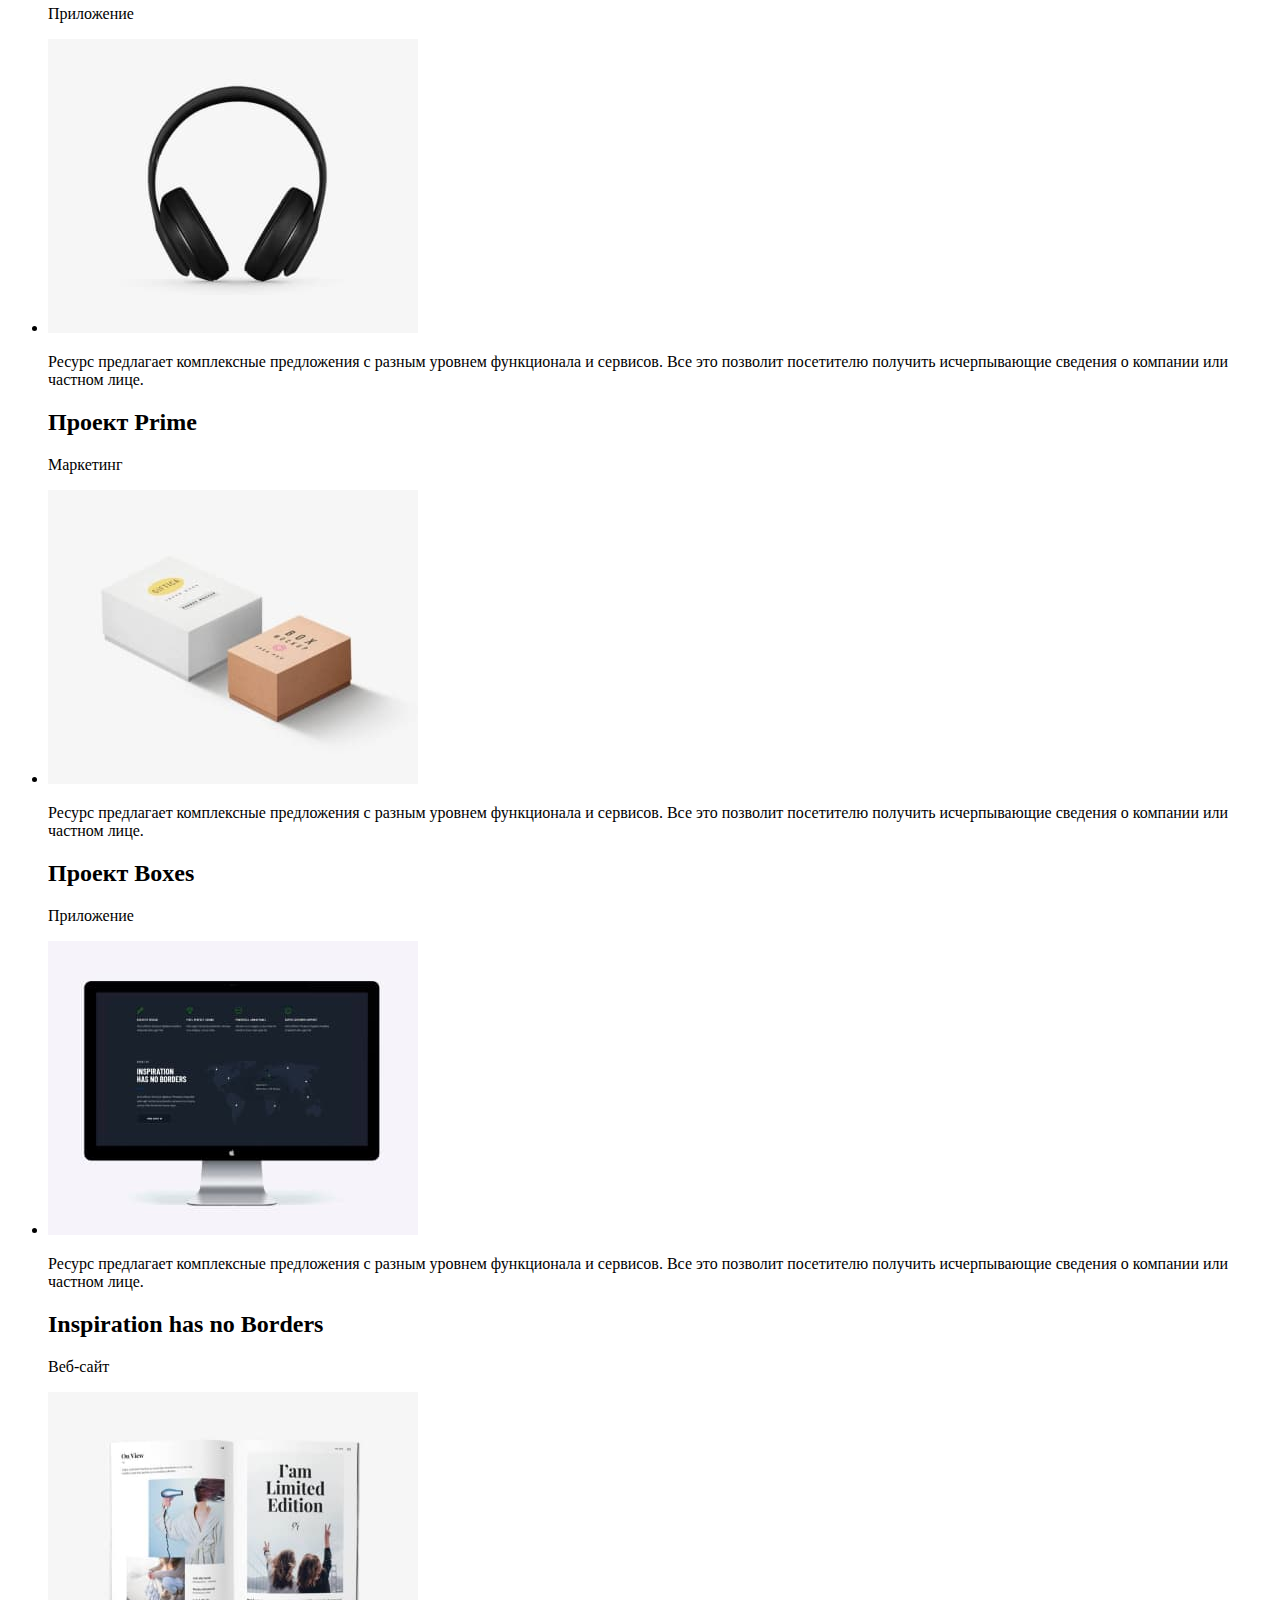
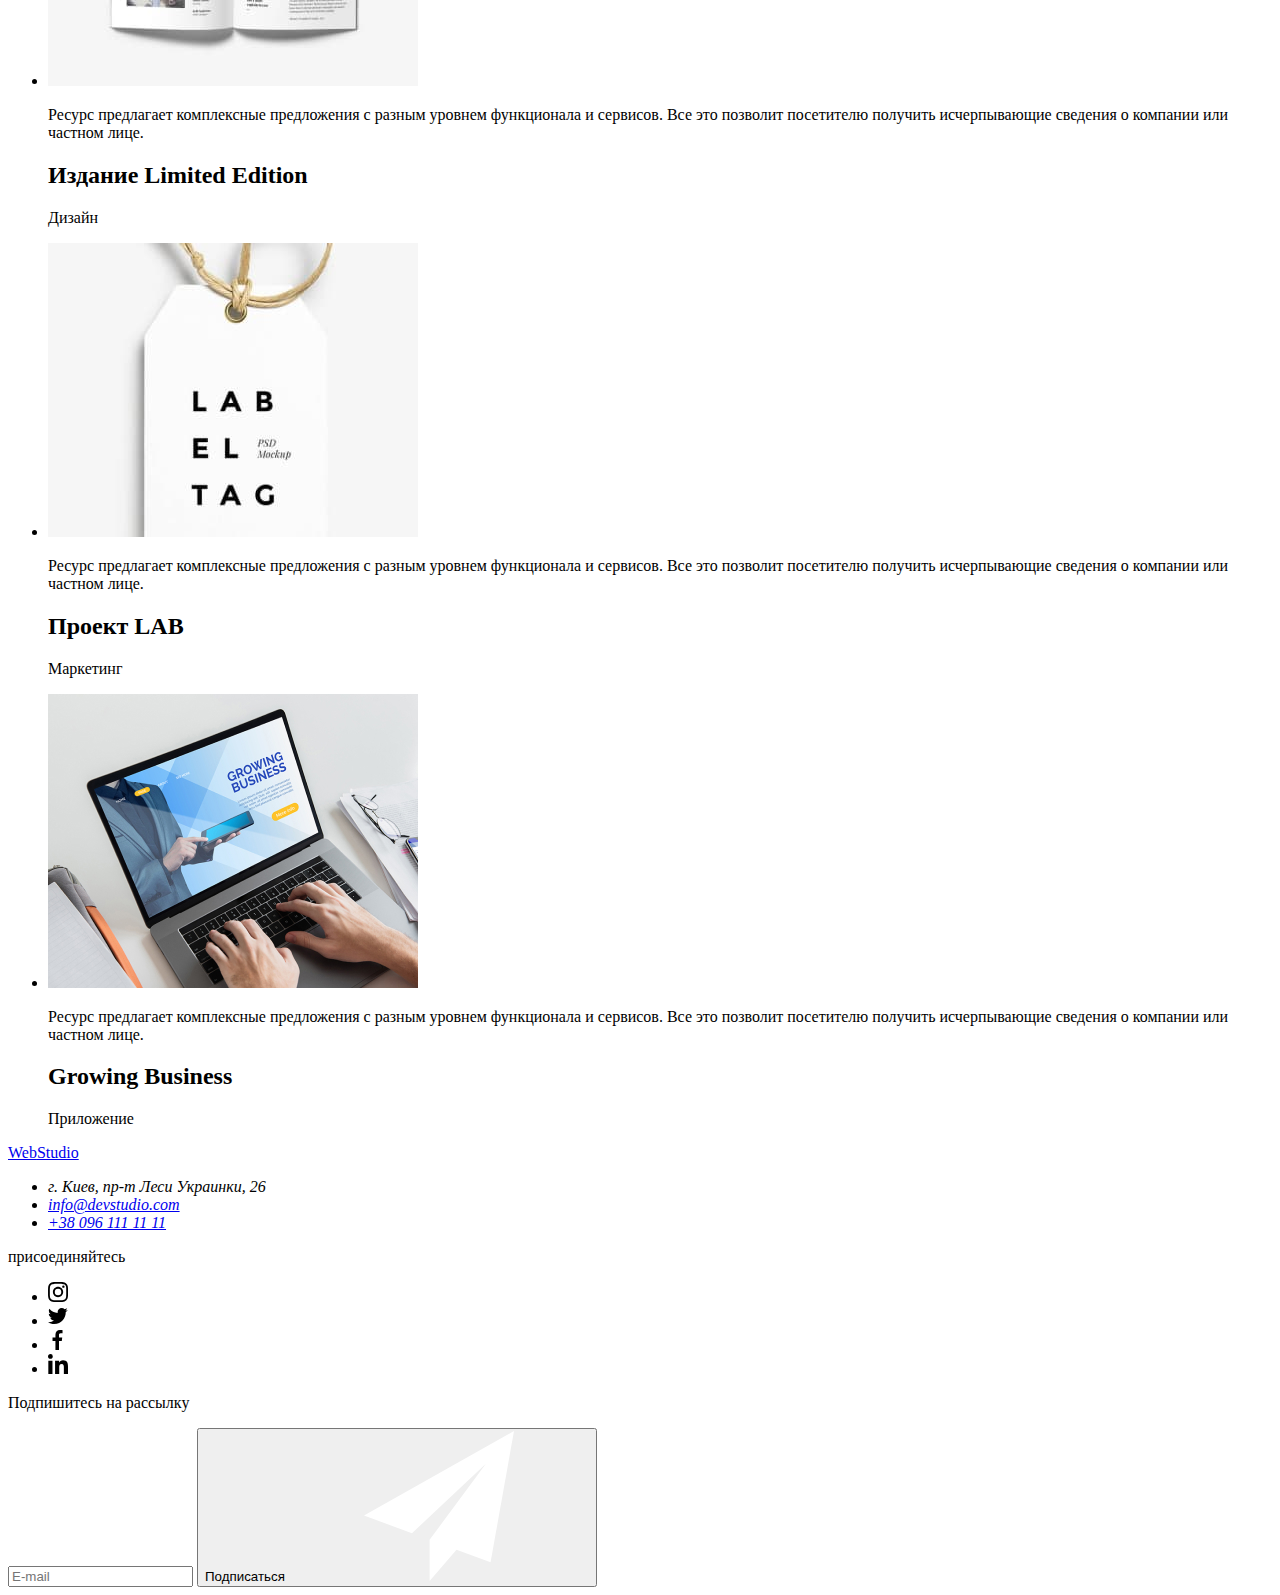
==== commit 9b5c3890: "Подключает sass" ====
--- a/portfolio.html
+++ b/portfolio.html
@@ -12,6 +12,7 @@
     <link rel="stylesheet" href="https://cdnjs.cloudflare.com/ajax/libs/modern-normalize/1.1.0/modern-normalize.min.css" integrity="sha512-wpPYUAdjBVSE4KJnH1VR1HeZfpl1ub8YT/NKx4PuQ5NmX2tKuGu6U/JRp5y+Y8XG2tV+wKQpNHVUX03MfMFn9Q==" crossorigin="anonymous" referrerpolicy="no-referrer" />
     <link rel="stylesheet" href="./css/reset.css">
     <link rel="stylesheet" href="./css/style.css">
+    <link rel="stylesheet" href="./dist/css/main.min.css">
 </head>
 <body>
     <header class="header">
@@ -42,112 +43,112 @@
         <section class="section">
             <div class="container">
             <h1 hidden>Наши проекты</h1>
-                <ul class="button-list">
-                    <li class="button-item">
+                <ul class="button__list">
+                    <li class="button__item">
                         <button type="button" class="button all">Все</button>
                     </li>
-                    <li class="button-item">
+                    <li class="button__item">
                         <button type="button" class="button">Веб-сайты</button>
                     </li>
-                    <li class="button-item">
+                    <li class="button__item">
                         <button type="button" class="button">Приложения</button>
                     </li>
-                    <li class="button-item">
+                    <li class="button__item">
                         <button type="button" class="button">Дизайн</button>
                     </li>
-                    <li class="button-item">
+                    <li class="button__item">
                         <button type="button" class="button">Маркетинг</button>
                     </li>
                 </ul>
-                <ul class="cards-container">
-                    <li class="cards-block">
-                        <div class="cards-block-wrapper">
+                <ul class="cards__container">
+                    <li class="cards__block">
+                        <div class="cards__block--wrapper">
                             <img src="./images/portfolio-img.jpg" alt="вид сайта на ноуте" width="370" height="294">
-                            <p class="overlay">Ресурс предлагает комплексные предложения с разным уровнем функционала и сервисов. Все это позволит посетителю получить исчерпывающие сведения о компании или частном лице.</p>
-                        </div>
-                        <div class="cards-text">
-                            <h2 class="cards">Технокряк</h2>
-                            <p class="cards-type">Веб-сайт</p>
-                        </div>
-                    </li>
-                    <li class="cards-block">
-                        <div class="cards-block-wrapper">
+                            <p class="cards__overlay">Ресурс предлагает комплексные предложения с разным уровнем функционала и сервисов. Все это позволит посетителю получить исчерпывающие сведения о компании или частном лице.</p>
+                        </div>
+                        <div class="cards__visible-text">
+                            <h2 class="cards__name">Технокряк</h2>
+                            <p class="cards__type">Веб-сайт</p>
+                        </div>
+                    </li>
+                    <li class="cards__block">
+                        <div class="cards__block--wrapper">
                             <img src="./images/portfolio-img1.jpg" alt="баскетбол" width="370" height="294">
-                            <p class="overlay">Ресурс предлагает комплексные предложения с разным уровнем функционала и сервисов. Все это позволит посетителю получить исчерпывающие сведения о компании или частном лице.</p>
-                        </div>
-                        <div class="cards-text">
-                            <h2 class="cards">Постер New Orlean vs Golden Star</h2> 
-                            <p class="cards-type">Дизайн</p>
-                        </div>
-                    </li>
-                    <li class="cards-block">
-                        <div class="cards-block-wrapper">
+                            <p class="cards__overlay">Ресурс предлагает комплексные предложения с разным уровнем функционала и сервисов. Все это позволит посетителю получить исчерпывающие сведения о компании или частном лице.</p>
+                        </div>
+                        <div class="cards__visible-text">
+                            <h2 class="cards__name">Постер New Orlean vs Golden Star</h2> 
+                            <p class="cards__type">Дизайн</p>
+                        </div>
+                    </li>
+                    <li class="cards__block">
+                        <div class="cards__block--wrapper">
                             <img src="./images/portfolio-img2.jpg" alt="логотип" width="370" height="294">
-                            <p class="overlay">Ресурс предлагает комплексные предложения с разным уровнем функционала и сервисов. Все это позволит посетителю получить исчерпывающие сведения о компании или частном лице.</p>
-                        </div>
-                        <div class="cards-text">
-                            <h2 class="cards">Ресторан Seafood</h2> 
-                            <p class="cards-type">Приложение</p>
-                        </div>
-                    </li>
-                    <li class="cards-block">
-                        <div class="cards-block-wrapper">
+                            <p class="cards__overlay">Ресурс предлагает комплексные предложения с разным уровнем функционала и сервисов. Все это позволит посетителю получить исчерпывающие сведения о компании или частном лице.</p>
+                        </div>
+                        <div class="cards__visible-text">
+                            <h2 class="cards__name">Ресторан Seafood</h2> 
+                            <p class="cards__type">Приложение</p>
+                        </div>
+                    </li>
+                    <li class="cards__block">
+                        <div class="cards__block--wrapper">
                             <img src="./images/portfolio-img3.jpg" alt="наушники" width="370" height="294">
-                            <p class="overlay">Ресурс предлагает комплексные предложения с разным уровнем функционала и сервисов. Все это позволит посетителю получить исчерпывающие сведения о компании или частном лице.</p>
-                        </div>
-                        <div class="cards-text">
-                            <h2 class="cards">Проект Prime</h2> 
-                            <p class="cards-type">Маркетинг</p>
-                        </div>
-                    </li>
-                    <li class="cards-block">
-                        <div class="cards-block-wrapper">
+                            <p class="cards__overlay">Ресурс предлагает комплексные предложения с разным уровнем функционала и сервисов. Все это позволит посетителю получить исчерпывающие сведения о компании или частном лице.</p>
+                        </div>
+                        <div class="cards__visible-text">
+                            <h2 class="cards__name">Проект Prime</h2> 
+                            <p class="cards__type">Маркетинг</p>
+                        </div>
+                    </li>
+                    <li class="cards__block">
+                        <div class="cards__block--wrapper">
                             <img src="./images/portfolio-img4.jpg" alt="коробки" width="370" height="294">
-                            <p class="overlay">Ресурс предлагает комплексные предложения с разным уровнем функционала и сервисов. Все это позволит посетителю получить исчерпывающие сведения о компании или частном лице.</p>
-                        </div>
-                        <div class="cards-text">
-                            <h2 class="cards">Проект Boxes</h2> 
-                            <p class="cards-type">Приложение</p>
-                        </div>
-                    </li>
-                    <li class="cards-block">
-                        <div class="cards-block-wrapper">
+                            <p class="cards__overlay">Ресурс предлагает комплексные предложения с разным уровнем функционала и сервисов. Все это позволит посетителю получить исчерпывающие сведения о компании или частном лице.</p>
+                        </div>
+                        <div class="cards__visible-text">
+                            <h2 class="cards__name">Проект Boxes</h2> 
+                            <p class="cards__type">Приложение</p>
+                        </div>
+                    </li>
+                    <li class="cards__block">
+                        <div class="cards__block--wrapper">
                             <img src="./images/portfolio-img5.jpg" alt="монитор" width="370" height="294">
-                            <p class="overlay">Ресурс предлагает комплексные предложения с разным уровнем функционала и сервисов. Все это позволит посетителю получить исчерпывающие сведения о компании или частном лице.</p>
-                        </div>
-                        <div class="cards-text">
-                            <h2 class="cards">Inspiration has no Borders</h2>
-                            <p class="cards-type">Веб-сайт</p>
-                        </div>
-                    </li>
-                    <li class="cards-block">
-                        <div class="cards-block-wrapper">
+                            <p class="cards__overlay">Ресурс предлагает комплексные предложения с разным уровнем функционала и сервисов. Все это позволит посетителю получить исчерпывающие сведения о компании или частном лице.</p>
+                        </div>
+                        <div class="cards__visible-text">
+                            <h2 class="cards__name">Inspiration has no Borders</h2>
+                            <p class="cards__type">Веб-сайт</p>
+                        </div>
+                    </li>
+                    <li class="cards__block">
+                        <div class="cards__block--wrapper">
                             <img src="./images/portfolio-img6.jpg" alt="книга" width="370" height="294">
-                            <p class="overlay">Ресурс предлагает комплексные предложения с разным уровнем функционала и сервисов. Все это позволит посетителю получить исчерпывающие сведения о компании или частном лице.</p>
-                        </div>
-                        <div class="cards-text">
-                            <h2 class="cards">Издание Limited Edition</h2> 
-                            <p class="cards-type">Дизайн</p>
-                        </div>
-                    </li>
-                    <li class="cards-block">
-                        <div class="cards-block-wrapper">
+                            <p class="cards__overlay">Ресурс предлагает комплексные предложения с разным уровнем функционала и сервисов. Все это позволит посетителю получить исчерпывающие сведения о компании или частном лице.</p>
+                        </div>
+                        <div class="cards__visible-text">
+                            <h2 class="cards__name">Издание Limited Edition</h2> 
+                            <p class="cards__type">Дизайн</p>
+                        </div>
+                    </li>
+                    <li class="cards__block">
+                        <div class="cards__block--wrapper">
                             <img src="./images/portfolio-img7.jpg" alt="буквы" width="370" height="294">
-                            <p class="overlay">Ресурс предлагает комплексные предложения с разным уровнем функционала и сервисов. Все это позволит посетителю получить исчерпывающие сведения о компании или частном лице.</p>
-                        </div>
-                        <div class="cards-text">
-                            <h2 class="cards">Проект LAB</h2> 
-                            <p class="cards-type">Маркетинг</p>
-                        </div>
-                    </li>
-                    <li class="cards-block">
-                        <div class="cards-block-wrapper">
+                            <p class="cards__overlay">Ресурс предлагает комплексные предложения с разным уровнем функционала и сервисов. Все это позволит посетителю получить исчерпывающие сведения о компании или частном лице.</p>
+                        </div>
+                        <div class="cards__visible-text">
+                            <h2 class="cards__name">Проект LAB</h2> 
+                            <p class="cards__type">Маркетинг</p>
+                        </div>
+                    </li>
+                    <li class="cards__block">
+                        <div class="cards__block--wrapper">
                             <img src="./images/portfolio-img8.jpg" alt="работа за ноутом" width="370" height="294">
-                            <p class="overlay">Ресурс предлагает комплексные предложения с разным уровнем функционала и сервисов. Все это позволит посетителю получить исчерпывающие сведения о компании или частном лице.</p>
-                        </div>
-                        <div class="cards-text">
-                            <h2 class="cards">Growing Business</h2>
-                            <p class="cards-type">Приложение</p>
+                            <p class="cards__overlay">Ресурс предлагает комплексные предложения с разным уровнем функционала и сервисов. Все это позволит посетителю получить исчерпывающие сведения о компании или частном лице.</p>
+                        </div>
+                        <div class="cards__visible-text">
+                            <h2 class="cards__name">Growing Business</h2>
+                            <p class="cards__type">Приложение</p>
                         </div>
                     </li>
                 </ul>
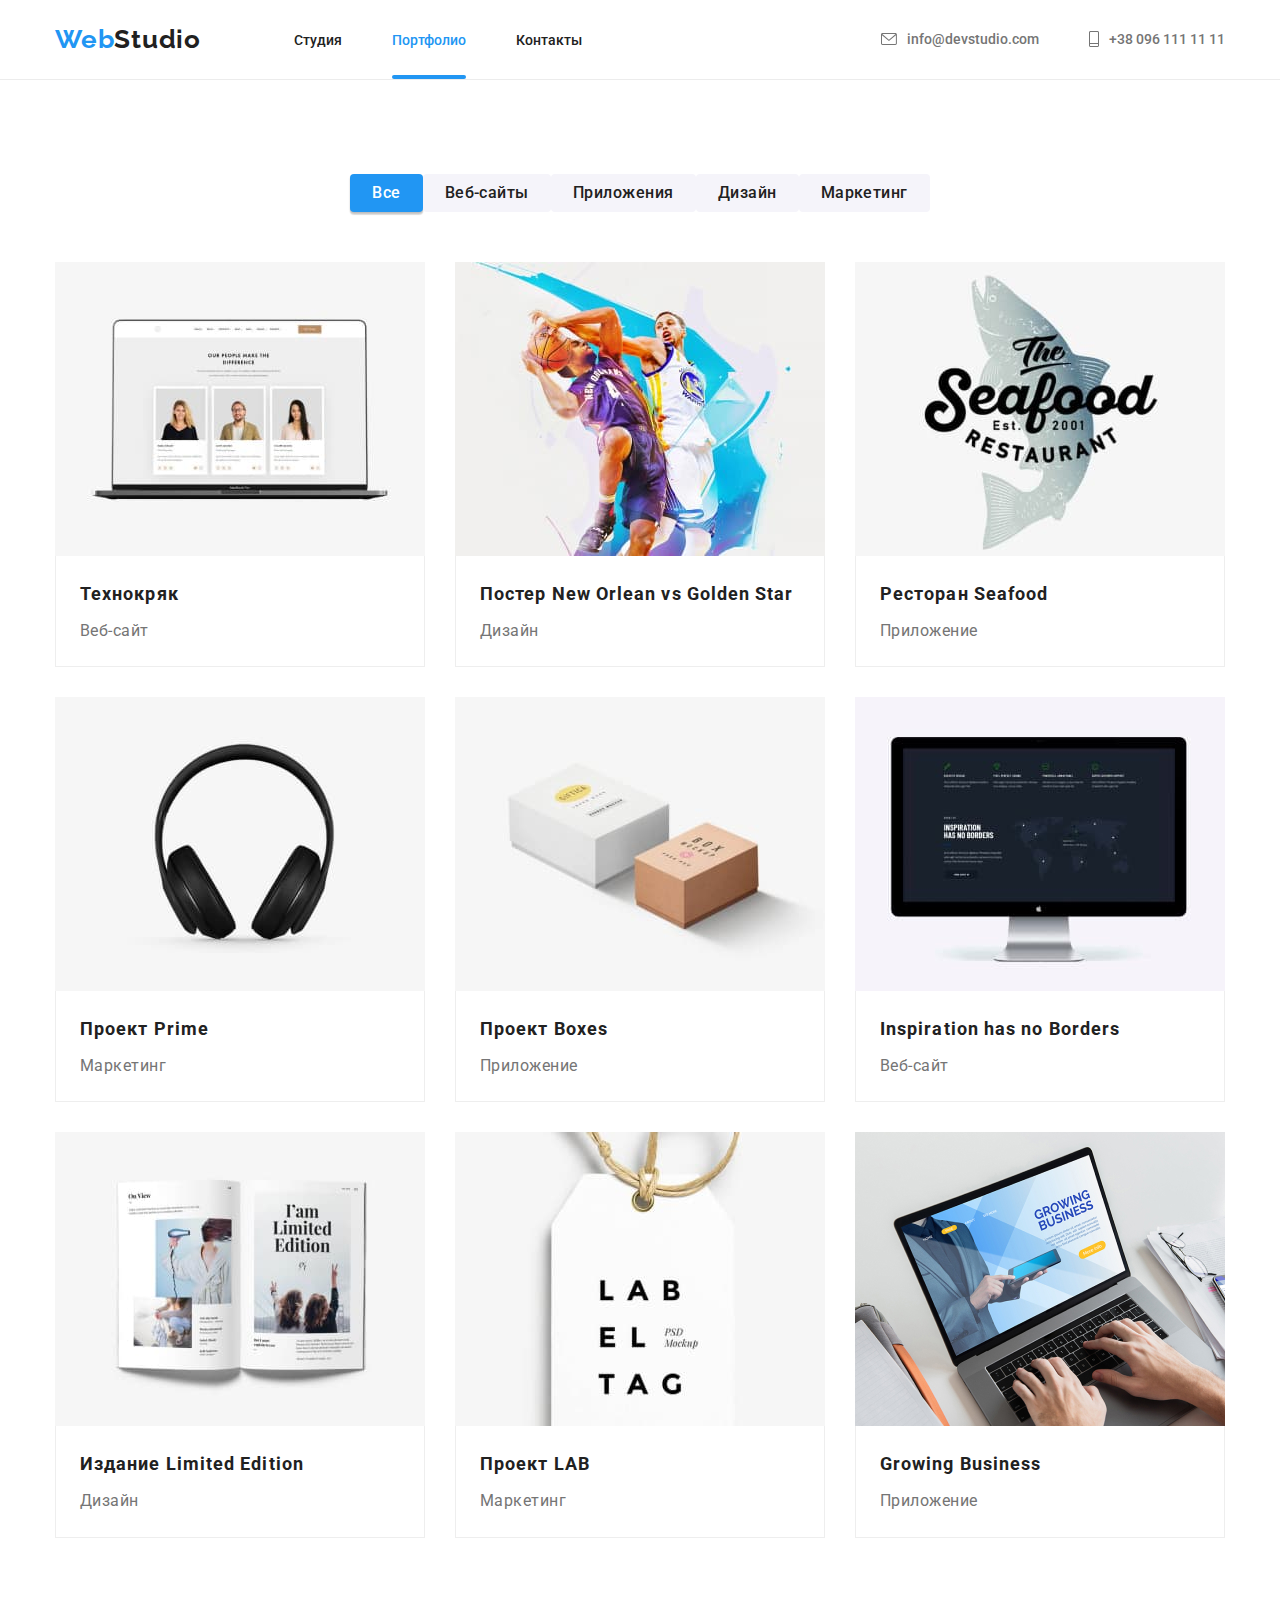
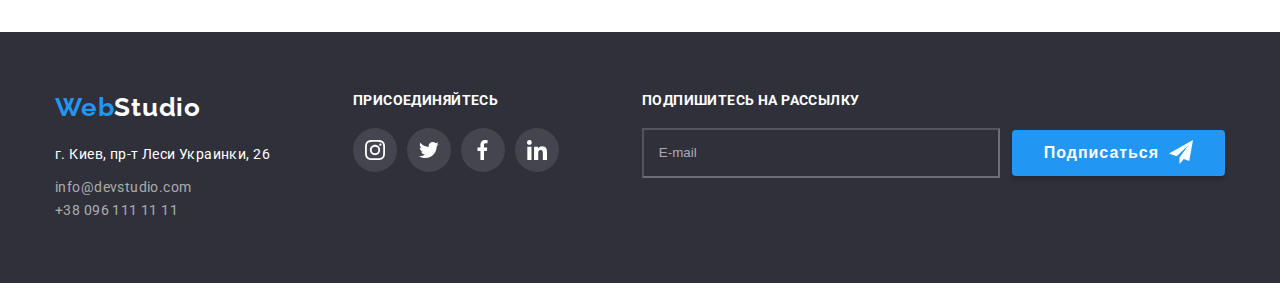
==== commit 7ce72717: "попытка 7" ====
--- a/portfolio.html
+++ b/portfolio.html
@@ -12,7 +12,7 @@
     <link rel="stylesheet" href="https://cdnjs.cloudflare.com/ajax/libs/modern-normalize/1.1.0/modern-normalize.min.css" integrity="sha512-wpPYUAdjBVSE4KJnH1VR1HeZfpl1ub8YT/NKx4PuQ5NmX2tKuGu6U/JRp5y+Y8XG2tV+wKQpNHVUX03MfMFn9Q==" crossorigin="anonymous" referrerpolicy="no-referrer" />
     <link rel="stylesheet" href="./css/reset.css">
     <link rel="stylesheet" href="./css/style.css">
-    <link rel="stylesheet" href="./dist/css/main.min.css">
+    <link rel="stylesheet" href="./css/main.min.css">
 </head>
 <body>
     <header class="header">
@@ -20,9 +20,9 @@
             <nav class="site-nav">
                 <a href="./index.html" class="logo">Web<span>Studio</span> </a>
                     <ul class="site-nav__links">
-                        <li class="site-nav__item"><a class="nav-links-link" href="./index.html" >Студия</a></li>
-                        <li class="site-nav__item"><a class="nav-links-link current" href="./portfolio.html">Портфолио</a></li>
-                        <li class="site-nav__item"><a class="nav-links-link" href="#">Контакты</a></li>
+                        <li class="site-nav__item"><a class="site-nav__link" href="./index.html" >Студия</a></li>
+                        <li class="site-nav__item"><a class="site-nav__link current" href="./portfolio.html">Портфолио</a></li>
+                        <li class="site-nav__item"><a class="site-nav__link" href="#">Контакты</a></li>
                     </ul>
             </nav>
             <ul class="contacts">
@@ -60,7 +60,7 @@
                         <button type="button" class="button">Маркетинг</button>
                     </li>
                 </ul>
-                <ul class="cards__container">
+                <ul class="cards">
                     <li class="cards__block">
                         <div class="cards__block--wrapper">
                             <img src="./images/portfolio-img.jpg" alt="вид сайта на ноуте" width="370" height="294">
@@ -172,30 +172,30 @@
             </div>
             <div class="footer__social">
                 <p class="footer__text">присоединяйтесь</p>
-                <ul class="social__list">
-                    <li class="social__item">
-                        <a class="social__link" href="">
+                <ul class="social-list">
+                    <li class="social-list__item">
+                        <a class="social-list__link" href="">
                             <svg width="20" height="20">
                                 <use href="./images/sprite.svg#icon-instagram2"></use>
                             </svg>
                         </a>
                     </li>
-                    <li class="social__item">
-                        <a class="social__link" href="">
+                    <li class="social-list__item">
+                        <a class="social-list__link" href="">
                             <svg width="20" height="20">
                                 <use href="./images/sprite.svg#icon-vector5"></use>
                             </svg>
                         </a>
                     </li>
-                    <li class="social__item">
-                        <a class="social__link" href="">
+                    <li class="social-list__item">
+                        <a class="social-list__link" href="">
                             <svg width="20" height="20">
                                 <use href="./images/sprite.svg#icon-vector6"></use>
                             </svg>
                         </a>
                     </li>
-                    <li class="social__item">
-                        <a class="social__link" href="">
+                    <li class="social-list__item">
+                        <a class="social-list__link" href="">
                             <svg width="20" height="20">
                                 <use href="./images/sprite.svg#icon-linkedin1"></use>
                             </svg>
@@ -206,7 +206,7 @@
             <div class="footer__subscription">
                 <form>
                     <p class="footer__text">Подпишитесь на рассылку<p>
-                    <div class="subscription__block">
+                    <div class="subscription">
                         <input name="email" id="email" type="email" class="subscription__input" placeholder="E-mail">
                         <label for="email" hidden>E-mail</label>
                         <button type="submit" class="subscription__btn"><span>Подписаться</span> 
--- a/css/main.min.css
+++ b/css/main.min.css
@@ -0,0 +1,2 @@
+.visually-hidden{position:absolute;width:1px;height:1px;margin:-1px;border:0;padding:0;white-space:nowrap;-webkit-clip-path:inset(100%);clip-path:inset(100%);clip:rect(0 0 0 0);overflow:hidden}:root{--primary-font-family: 'Roboto', sans-serif;--secondary-font-family: 'Raleway', sans-serif;--primary-color: #212121;--secondary-color: #757575;--white-color: #fff;--accent-color: #2196f3;--background-secondary-color: #2F303A;--icons-color: #AFB1B8}.visible-title{font-weight:700;font-size:36px;line-height:1.67;text-align:center;letter-spacing:0.03em;margin-bottom:50px}body{font-size:14px;font-weight:400;font-style:normal;font-family:var(--primary-font-family);color:var(--primary-color);background-color:var(--white-color)}img{display:block;max-width:100%;height:auto}.section{padding:94px 0}.container{width:1200px;margin:0 auto;padding:0 15px}h1{font-weight:900;font-size:44px;line-height:1,44;text-align:center;letter-spacing:0.06em;text-transform:uppercase;color:var(--white-color);margin-bottom:40px}h1,h2,h3,h4,h5,h6{font-family:var(--primary-font-family)}*,*::after,*::before{margin:0;padding:0;-webkit-box-sizing:border-box;box-sizing:border-box}a{text-decoration:none}ul{list-style:none}input,textarea{outline:none}button{cursor:pointer;border:none}.header{background-color:var(--white-color);border-bottom:1px solid #ECECEC}.header__container{-webkit-box-pack:justify;-ms-flex-pack:justify;justify-content:space-between}.site-nav,.contacts,.site-nav__links,.header__container{display:-webkit-box;display:-ms-flexbox;display:flex}.logo{font-family:var(--secondary-font-family);font-weight:bold;font-size:26px;line-height:calc(31 / 26);letter-spacing:0.03em;color:var(--accent-color);margin-right:93px;padding:24px 0}.logo span{color:var(--primary-color)}.contacts__item:not(:last-child){margin-right:50px}.site-nav__link,.contacts__link{padding:31px 0;display:-webkit-box;display:-ms-flexbox;display:flex;-webkit-box-align:center;-ms-flex-align:center;align-items:center;-webkit-box-pack:baseline;-ms-flex-pack:baseline;justify-content:baseline;-ms-flex-item-align:baseline;align-self:baseline;color:var(--primary-color);font-weight:500;position:relative;-webkit-transition:color 250ms cubic-bezier(0.4, 0, 0.2, 1),fill 250ms cubic-bezier(0.4, 0, 0.2, 1);transition:color 250ms cubic-bezier(0.4, 0, 0.2, 1),fill 250ms cubic-bezier(0.4, 0, 0.2, 1)}.contacts__link{color:var(--secondary-color);fill:var(--secondary-color)}.site-nav{-webkit-box-align:center;-ms-flex-align:center;align-items:center}.site-nav .site-nav__link.current{color:var(--accent-color)}.site-nav__link.current::after{content:'';display:block;width:100%;height:4px;border-radius:2px;background-color:var(--accent-color);position:absolute;left:0;bottom:0}.site-nav__item:not(:last-child){margin-right:50px}.icon--mail,.icon--tel{margin-right:10px}.site-nav__link:hover,.contacts__link:hover,.site-nav__link:focus,.contacts__link:focus{color:var(--accent-color);fill:var(--accent-color)}.hero{background-color:var(--background-secondary-color);display:-webkit-box;display:-ms-flexbox;display:flex;-webkit-box-orient:vertical;-webkit-box-direction:normal;-ms-flex-direction:column;flex-direction:column;-webkit-box-pack:center;-ms-flex-pack:center;justify-content:center;-webkit-box-align:center;-ms-flex-align:center;align-items:center;padding:200px 0;background-image:-webkit-gradient(linear, left top, left bottom, from(rgba(47,48,58,0.4)), to(rgba(47,48,58,0.4))),url("../../images/imghero.jpg");background-image:linear-gradient(rgba(47,48,58,0.4), rgba(47,48,58,0.4)),url("../../images/imghero.jpg");background-size:cover;margin:0 auto;max-width:1600px}.hero__h1{width:696px;display:-webkit-box;display:-ms-flexbox;display:flex;-webkit-box-pack:center;-ms-flex-pack:center;justify-content:center}.button__primary{-webkit-box-shadow:0px 4px 4px rgba(0,0,0,0.15);box-shadow:0px 4px 4px rgba(0,0,0,0.15);border-radius:4px;padding:10px 32px;font-weight:700;font-size:16px;color:var(--white-color);background-color:var(--accent-color);line-height:160%;letter-spacing:calc(1em / 16.7);-webkit-transition:background-color 250ms cubic-bezier(0.4, 0, 0.2, 1);transition:background-color 250ms cubic-bezier(0.4, 0, 0.2, 1)}.button__primary:hover,.button__primary:focus{background-color:#188CE8}.button__wrapper{display:-webkit-box;display:-ms-flexbox;display:flex;-webkit-box-pack:center;-ms-flex-pack:center;justify-content:center}.about-us__label{font-weight:700;font-size:14px;line-height:1.14;letter-spacing:0.03em;text-transform:uppercase;margin-bottom:10px;width:270px}.about-us__text{font-family:Roboto;font-weight:400;font-size:14px;line-height:1.7;letter-spacing:0.03em;color:var(--secondary-color);width:270px}.about-us{display:-webkit-box;display:-ms-flexbox;display:flex}.about-us__card:not(:last-child){margin-right:30px}.about-us__block{display:block;content:"";height:120px;background-size:contain;background-repeat:no-repeat;background-position:center;background-color:#F5F4FA;display:-webkit-box;display:-ms-flexbox;display:flex;-webkit-box-align:center;-ms-flex-align:center;align-items:center;-webkit-box-pack:center;-ms-flex-pack:center;justify-content:center;margin-bottom:30px}.section-images{padding-top:0;padding-bottom:0}.images{display:-webkit-box;display:-ms-flexbox;display:flex}.images__card{position:relative}.images__card:not(:last-child){margin-right:30px}.images__label{position:absolute;font-style:var(--primary-font-family);font-weight:700;font-size:14px;line-height:100%;letter-spacing:3%;text-align:center;vertical-align:top;padding:27px 0px;color:#ffffff;background-color:rgba(47,48,58,0.8);height:70px;width:100%;bottom:0;left:0;text-transform:uppercase}.team{background-color:#F5F4FA;padding-bottom:0}.team__list{display:-webkit-box;display:-ms-flexbox;display:flex;padding-top:0}.team__card{-webkit-box-shadow:0px 1px 3px rgba(0,0,0,0.12),0px 1px 1px rgba(0,0,0,0.14),0px 2px 1px rgba(0,0,0,0.2);box-shadow:0px 1px 3px rgba(0,0,0,0.12),0px 1px 1px rgba(0,0,0,0.14),0px 2px 1px rgba(0,0,0,0.2);border-radius:0px 0px 4px 4px;background-color:var(--white-color);box-shadow:0px 1px 3px rgba(0,0,0,0.12),0px 1px 1px rgba(0,0,0,0.14),0px 2px 1px rgba(0,0,0,0.2)}.team__card:not(:last-child){margin-right:30px}.team__block{padding-top:30px;padding-bottom:30px;padding-left:32px;padding-right:30px}.team__name{font-weight:500;font-size:16px;line-height:1.19;text-align:center;letter-spacing:0.03em;margin-bottom:10px}.team__text{font-weight:400;font-size:16px;line-height:1.19;text-align:center;letter-spacing:0.03em;color:var(--secondary-color);margin-bottom:16px}.social-list{display:-webkit-box;display:-ms-flexbox;display:flex}.social-list__link{display:-webkit-box;display:-ms-flexbox;display:flex;-webkit-box-align:center;-ms-flex-align:center;align-items:center;-webkit-box-pack:center;-ms-flex-pack:center;justify-content:center;width:44px;height:44px;border-radius:50%;fill:var(--icons-color);-webkit-transition:fill 250ms cubic-bezier(0.4, 0, 0.2, 1),background-color 250ms cubic-bezier(0.4, 0, 0.2, 1);transition:fill 250ms cubic-bezier(0.4, 0, 0.2, 1),background-color 250ms cubic-bezier(0.4, 0, 0.2, 1)}.social-list__link:hover,.social-list__link:focus{fill:var(--white-color);background-color:var(--accent-color)}.social-list__item:not(:last-child){margin-right:10px}.clients{display:-webkit-box;display:-ms-flexbox;display:flex}.clients__link{display:-webkit-box;display:-ms-flexbox;display:flex;-webkit-box-align:center;-ms-flex-align:center;align-items:center;-webkit-box-pack:center;-ms-flex-pack:center;justify-content:center;width:170px;height:92px;fill:#AFB1B8;border:1px solid #AFB1B8;-webkit-box-sizing:border-box;box-sizing:border-box;border-radius:4px;-webkit-transition:fill 250ms cubic-bezier(0.4, 0, 0.2, 1);transition:fill 250ms cubic-bezier(0.4, 0, 0.2, 1)}.clients__link:hover,.clients__link:focus{fill:var(--accent-color);border:1px solid #2196F3;-webkit-box-sizing:border-box;box-sizing:border-box;border-radius:4px}.clients__item:not(:last-child){margin-right:30px}.footer{background-color:var(--background-secondary-color);padding:60px 0;margin:0 auto;max-width:1600px}.footer__section{display:-webkit-box;display:-ms-flexbox;display:flex;-webkit-box-pack:justify;-ms-flex-pack:justify;justify-content:space-between}.footer__logo{display:-webkit-box;display:-ms-flexbox;display:flex;-webkit-box-orient:vertical;-webkit-box-direction:normal;-ms-flex-direction:column;flex-direction:column;-webkit-box-align:baseline;-ms-flex-align:baseline;align-items:baseline;margin-right:70px}.footer__social{display:-webkit-box;display:-ms-flexbox;display:flex;-webkit-box-orient:vertical;-webkit-box-direction:normal;-ms-flex-direction:column;flex-direction:column}.footer__text{font-family:'Roboto';font-style:normal;font-weight:700;font-size:14px;line-height:16px;letter-spacing:0.03em;text-transform:uppercase;color:var(--white-color);margin-bottom:20px}.footer__address{font-weight:400;font-style:normal;font-size:14px;line-height:1.7;letter-spacing:0.03em;color:var(--white-color);margin-bottom:9px}.footer__contact{font-weight:400;font-size:14px;line-height:1.7;letter-spacing:0.03em;color:rgba(255,255,255,0.6);font-style:normal}.footer__list-:not(:last-child){margin-bottom:9px}.footer__subscription{margin-left:70px}.social-list{display:-webkit-box;display:-ms-flexbox;display:flex}.social-list__link{display:-webkit-box;display:-ms-flexbox;display:flex;-webkit-box-align:center;-ms-flex-align:center;align-items:center;-webkit-box-pack:center;-ms-flex-pack:center;justify-content:center;width:44px;height:44px;border-radius:50%;fill:var(--white-color);background-color:rgba(255,255,255,0.1);-webkit-transition:background-color 250ms cubic-bezier(0.4, 0, 0.2, 1);transition:background-color 250ms cubic-bezier(0.4, 0, 0.2, 1)}.social-list__link:hover,.social-list__link:focus{background-color:var(--accent-color)}.social-list__item:not(:last-child){margin-right:10px}.logo__block{margin-bottom:20px}.logo__footer{font-family:var(--secondary-font-family);font-weight:700;font-size:26px;line-height:1.19;letter-spacing:0.03em;color:var(--accent-color);font-style:normal}.logo__footer--white{color:var(--white-color)}.subscription{display:-webkit-box;display:-ms-flexbox;display:flex;-webkit-box-align:center;-ms-flex-align:center;align-items:center}.subscription__btn{-webkit-box-shadow:0px 4px 4px rgba(0,0,0,0.15);box-shadow:0px 4px 4px rgba(0,0,0,0.15);border-radius:4px;padding:10px 32px;font-weight:700;font-size:16px;color:var(--white-color);background-color:var(--accent-color);line-height:160%;letter-spacing:calc(1em / 16.7);margin-left:12px;display:-webkit-box;display:-ms-flexbox;display:flex}.subscription__input{width:358px;height:50px;background-color:var(--background-secondary-color);border-color:rgba(255,255,255,0.3);padding:16px 15px;color:var(--white-color)}.subscription__input::-webkit-input-placeholder{color:rgba(255,255,255,0.6)}.subscription__input:-ms-input-placeholder{color:rgba(255,255,255,0.6)}.subscription__input::-ms-input-placeholder{color:rgba(255,255,255,0.6)}.subscription__input::placeholder{color:rgba(255,255,255,0.6)}.subscription__input:focus{background-color:var(--background-secondary-color);color:var(--white-color)}.subscription__icon{width:24px;height:24px;margin-left:10px}.button{font-family:var(--primary-font-family);font-weight:500;font-size:16px;line-height:1.6;text-align:center;letter-spacing:0.03em;color:var(--primary-color);background-color:#F5F4FA;padding:6px 22px;border-radius:4px;-webkit-transition:color 250ms cubic-bezier(0.4, 0, 0.2, 1),background-color 250ms cubic-bezier(0.4, 0, 0.2, 1),-webkit-box-shadow 250ms cubic-bezier(0.4, 0, 0.2, 1);transition:color 250ms cubic-bezier(0.4, 0, 0.2, 1),background-color 250ms cubic-bezier(0.4, 0, 0.2, 1),-webkit-box-shadow 250ms cubic-bezier(0.4, 0, 0.2, 1);transition:color 250ms cubic-bezier(0.4, 0, 0.2, 1),background-color 250ms cubic-bezier(0.4, 0, 0.2, 1),box-shadow 250ms cubic-bezier(0.4, 0, 0.2, 1);transition:color 250ms cubic-bezier(0.4, 0, 0.2, 1),background-color 250ms cubic-bezier(0.4, 0, 0.2, 1),box-shadow 250ms cubic-bezier(0.4, 0, 0.2, 1),-webkit-box-shadow 250ms cubic-bezier(0.4, 0, 0.2, 1)}.button:hover,.button:focus{color:var(--white-color);background-color:var(--accent-color);-webkit-box-shadow:0px 3px 1px rgba(0,0,0,0.1),0px 1px 2px rgba(0,0,0,0.08),0px 2px 2px rgba(0,0,0,0.12);box-shadow:0px 3px 1px rgba(0,0,0,0.1),0px 1px 2px rgba(0,0,0,0.08),0px 2px 2px rgba(0,0,0,0.12)}.button____item:not(:last-child){margin-right:8px}.button__list{display:-webkit-box;display:-ms-flexbox;display:flex;margin-bottom:50px;-webkit-box-pack:center;-ms-flex-pack:center;justify-content:center}.all{color:var(--white-color);background-color:var(--accent-color);-webkit-box-shadow:0px 3px 1px rgba(0,0,0,0.1),0px 1px 2px rgba(0,0,0,0.08),0px 2px 2px rgba(0,0,0,0.12);box-shadow:0px 3px 1px rgba(0,0,0,0.1),0px 1px 2px rgba(0,0,0,0.08),0px 2px 2px rgba(0,0,0,0.12)}.cards{display:-webkit-box;display:-ms-flexbox;display:flex;-webkit-box-orient:horizontal;-webkit-box-direction:normal;-ms-flex-direction:row;flex-direction:row;-webkit-box-align:start;-ms-flex-align:start;align-items:flex-start;-ms-flex-wrap:wrap;flex-wrap:wrap}.cards__name{font-weight:700;font-size:18px;line-height:2;letter-spacing:0.06em;color:var(--primary-color);padding-bottom:4px}.cards__type{font-weight:400;font-size:16px;line-height:1.9;letter-spacing:0.03em;color:var(--secondary-color)}.cards__visible-text{padding:20px 24px;border:1px solid #EEEEEE;border-top:none}.cards__block{margin-top:30px;margin-left:30px;-webkit-transition:-webkit-box-shadow 250ms cubic-bezier(0.4, 0, 0.2, 1);transition:-webkit-box-shadow 250ms cubic-bezier(0.4, 0, 0.2, 1);transition:box-shadow 250ms cubic-bezier(0.4, 0, 0.2, 1);transition:box-shadow 250ms cubic-bezier(0.4, 0, 0.2, 1), -webkit-box-shadow 250ms cubic-bezier(0.4, 0, 0.2, 1)}.cards__block:hover{-webkit-box-shadow:0px 1px 1px rgba(0,0,0,0.12),0px 4px 4px rgba(0,0,0,0.06),1px 4px 6px rgba(0,0,0,0.16);box-shadow:0px 1px 1px rgba(0,0,0,0.12),0px 4px 4px rgba(0,0,0,0.06),1px 4px 6px rgba(0,0,0,0.16)}.cards__block:nth-child(3n+1){margin-left:0}.cards__block:nth-child(-n+3){margin-top:0}.cards__block--wrapper{display:block;position:relative;overflow:hidden}.cards__overlay{position:absolute;font-weight:400;font-size:18px;line-height:133%;letter-spacing:3%;text-align:left;vertical-align:top;color:#ffffff;background-color:rgba(33,150,243,0.9);padding:63px 24px;top:0;left:0;height:100%;width:100%;overflow:auto;-webkit-transform:translateY(100%);transform:translateY(100%);-webkit-transition:-webkit-transform 250ms cubic-bezier(0.4, 0, 0.2, 1);transition:-webkit-transform 250ms cubic-bezier(0.4, 0, 0.2, 1);transition:transform 250ms cubic-bezier(0.4, 0, 0.2, 1);transition:transform 250ms cubic-bezier(0.4, 0, 0.2, 1), -webkit-transform 250ms cubic-bezier(0.4, 0, 0.2, 1)}.cards__block:hover .cards__overlay{-webkit-transform:translateY(0%);transform:translateY(0%)}.backdrop{position:fixed;top:0;left:0;width:100vw;height:100vh;background-color:rgba(0,0,0,0.2);-webkit-transition:opacity 250ms cubic-bezier(0.4, 0, 0.2, 1),visibility 250ms cubic-bezier(0.4, 0, 0.2, 1);transition:opacity 250ms cubic-bezier(0.4, 0, 0.2, 1),visibility 250ms cubic-bezier(0.4, 0, 0.2, 1);opacity:1}.backdrop.is-hidden{opacity:0;visibility:hidden;pointer-events:none}.backdrop__block{width:520px;height:580px;background-color:#fff;position:absolute;top:50%;left:50%;-webkit-transform:translate(-50%, -50%);transform:translate(-50%, -50%);border-radius:4px;padding:40px}.backdrop__close-btn{position:absolute;top:8px;right:8px;display:-webkit-box;display:-ms-flexbox;display:flex;-webkit-box-pack:center;-ms-flex-pack:center;justify-content:center;-webkit-box-align:center;-ms-flex-align:center;align-items:center;width:30px;height:30px;border-radius:50%;border:1px solid rgba(0,0,0,0.1);background-color:transparent;padding:0;cursor:pointer;fill:#000000;-webkit-transition:fill 250ms cubic-bezier(0.4, 0, 0.2, 1);transition:fill 250ms cubic-bezier(0.4, 0, 0.2, 1)}.backdrop__close-btn:hover,.backdrop__close-btn:focus{fill:var(--accent-color)}.backdrop__title{font-size:20px}.backdrop__field{display:block;margin-bottom:20px;color:#757575;font-size:12px}.backdrop__input{width:100%;height:40px;border:1px solid rgba(33,33,33,0.2);border-radius:4px;padding-left:42px;-webkit-transition:border-color 250ms cubic-bezier(0.4, 0, 0.2, 1);transition:border-color 250ms cubic-bezier(0.4, 0, 0.2, 1)}.backdrop__input:focus{outline:none;border-color:var(--accent-color)}.backdrop__icon{display:block;width:18px;height:18px;position:absolute;top:50%;left:12px;-webkit-transform:translateY(-50%);transform:translateY(-50%);-webkit-transition:fill 250ms cubic-bezier(0.4, 0, 0.2, 1);transition:fill 250ms cubic-bezier(0.4, 0, 0.2, 1)}.backdrop__input:focus+.backdrop__icon{fill:var(--accent-color)}.backdrop__wrapper{margin-top:4px;position:relative;display:block}.backdrop__message{width:100%;height:120px;margin-top:4px;padding:12px 16px;resize:none;border:1px solid rgba(33,33,33,0.2);border-radius:4px;-webkit-transition:border-color 250ms cubic-bezier(0.4, 0, 0.2, 1);transition:border-color 250ms cubic-bezier(0.4, 0, 0.2, 1)}.backdrop__message:focus{outline:none;border-color:var(--accent-color)}.backdrop__message::-webkit-input-placeholder{color:rgba(117,117,117,0.5)}.backdrop__message:-ms-input-placeholder{color:rgba(117,117,117,0.5)}.backdrop__message::-ms-input-placeholder{color:rgba(117,117,117,0.5)}.backdrop__message::placeholder{color:rgba(117,117,117,0.5)}.backdrop__checkbox{margin-bottom:30px;display:-webkit-box;display:-ms-flexbox;display:flex;-webkit-box-align:center;-ms-flex-align:center;align-items:center;-webkit-box-pack:center;-ms-flex-pack:center;justify-content:center}.backdrop__submit{display:block;margin:0 auto;-webkit-box-shadow:0px 4px 4px rgba(0,0,0,0.15);box-shadow:0px 4px 4px rgba(0,0,0,0.15);width:200px;height:50px;border-radius:4px;padding:10px 32px;font-family:var(--primary-font-family);font-weight:700;font-size:16px;color:var(--white-color);background-color:#188CE8;line-height:160%;letter-spacing:calc(1em / 16.7)}.backdrop__text{display:block;font-size:20px;line-height:100%;margin-bottom:12px;white-space:nowrap;font-weight:700}.checkbox__label{font-size:14px;display:-webkit-box;display:-ms-flexbox;display:flex;-webkit-box-align:center;-ms-flex-align:center;align-items:center}.checkbox__label::before{background-image:url("../../images/checkbox.svg");display:inline-block;width:16px;height:15px;content:'';cursor:pointer;margin-right:8px}.checkbox__item:checked+.checkbox__label::before{background-image:url("../../images/icon check (1).svg")}.checkbox__item:focus+.checkbox__label::before{outline:1px solid rgba(0,0,255,0.5)}.checkbox__link{color:var(--accent-color)}
+/*# sourceMappingURL=main.min.css.map */